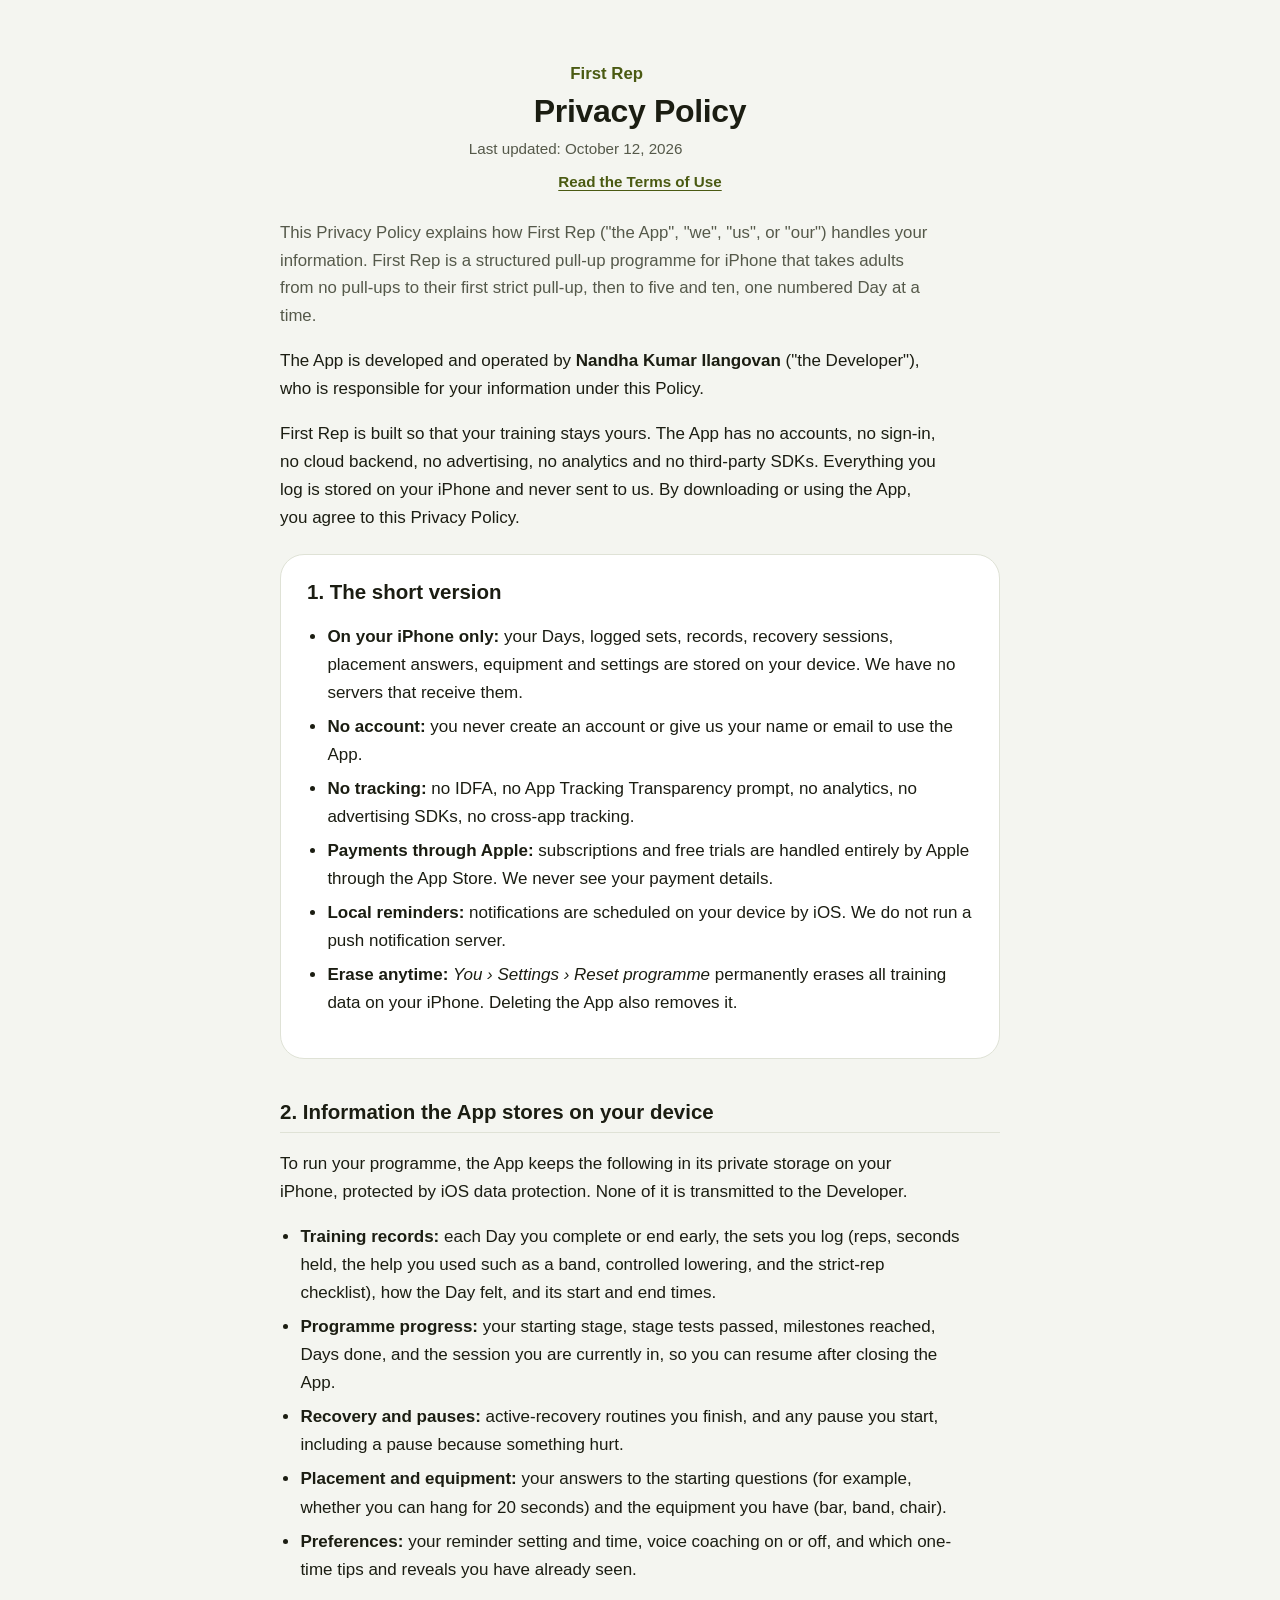
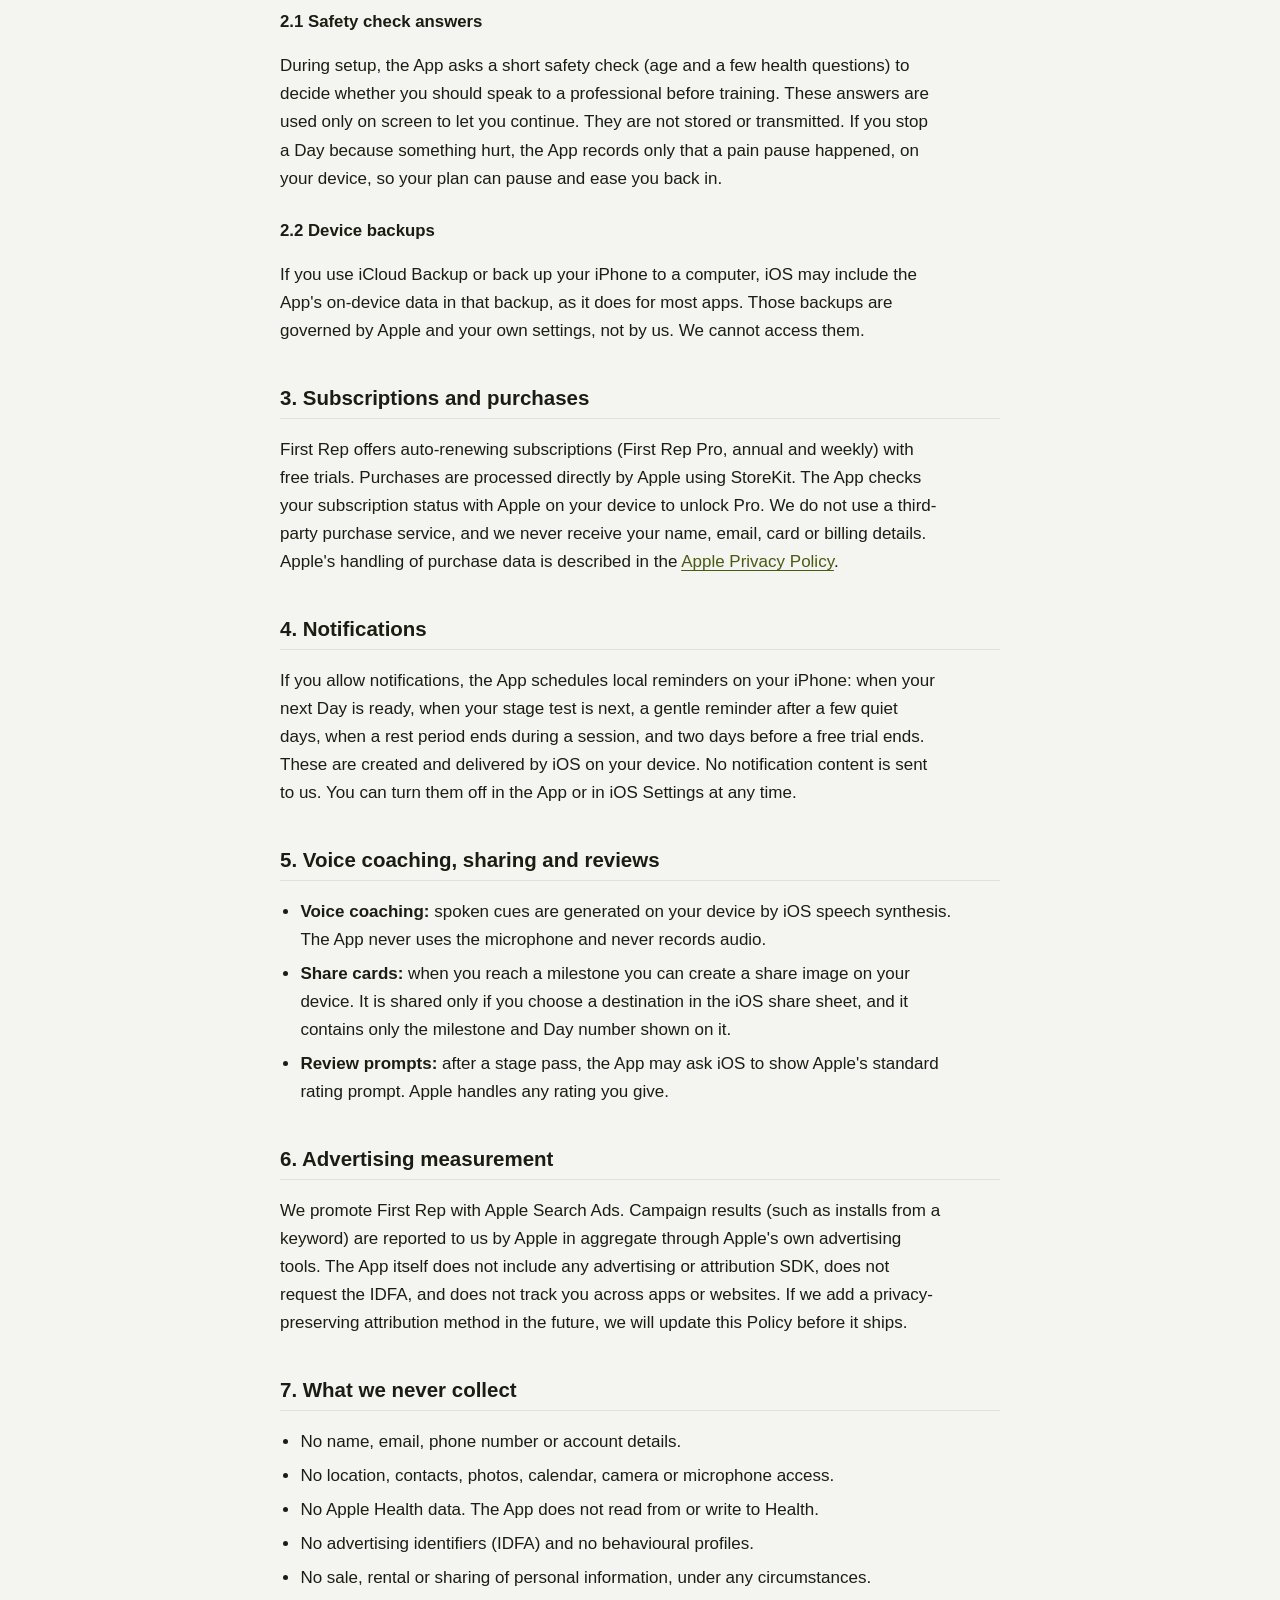
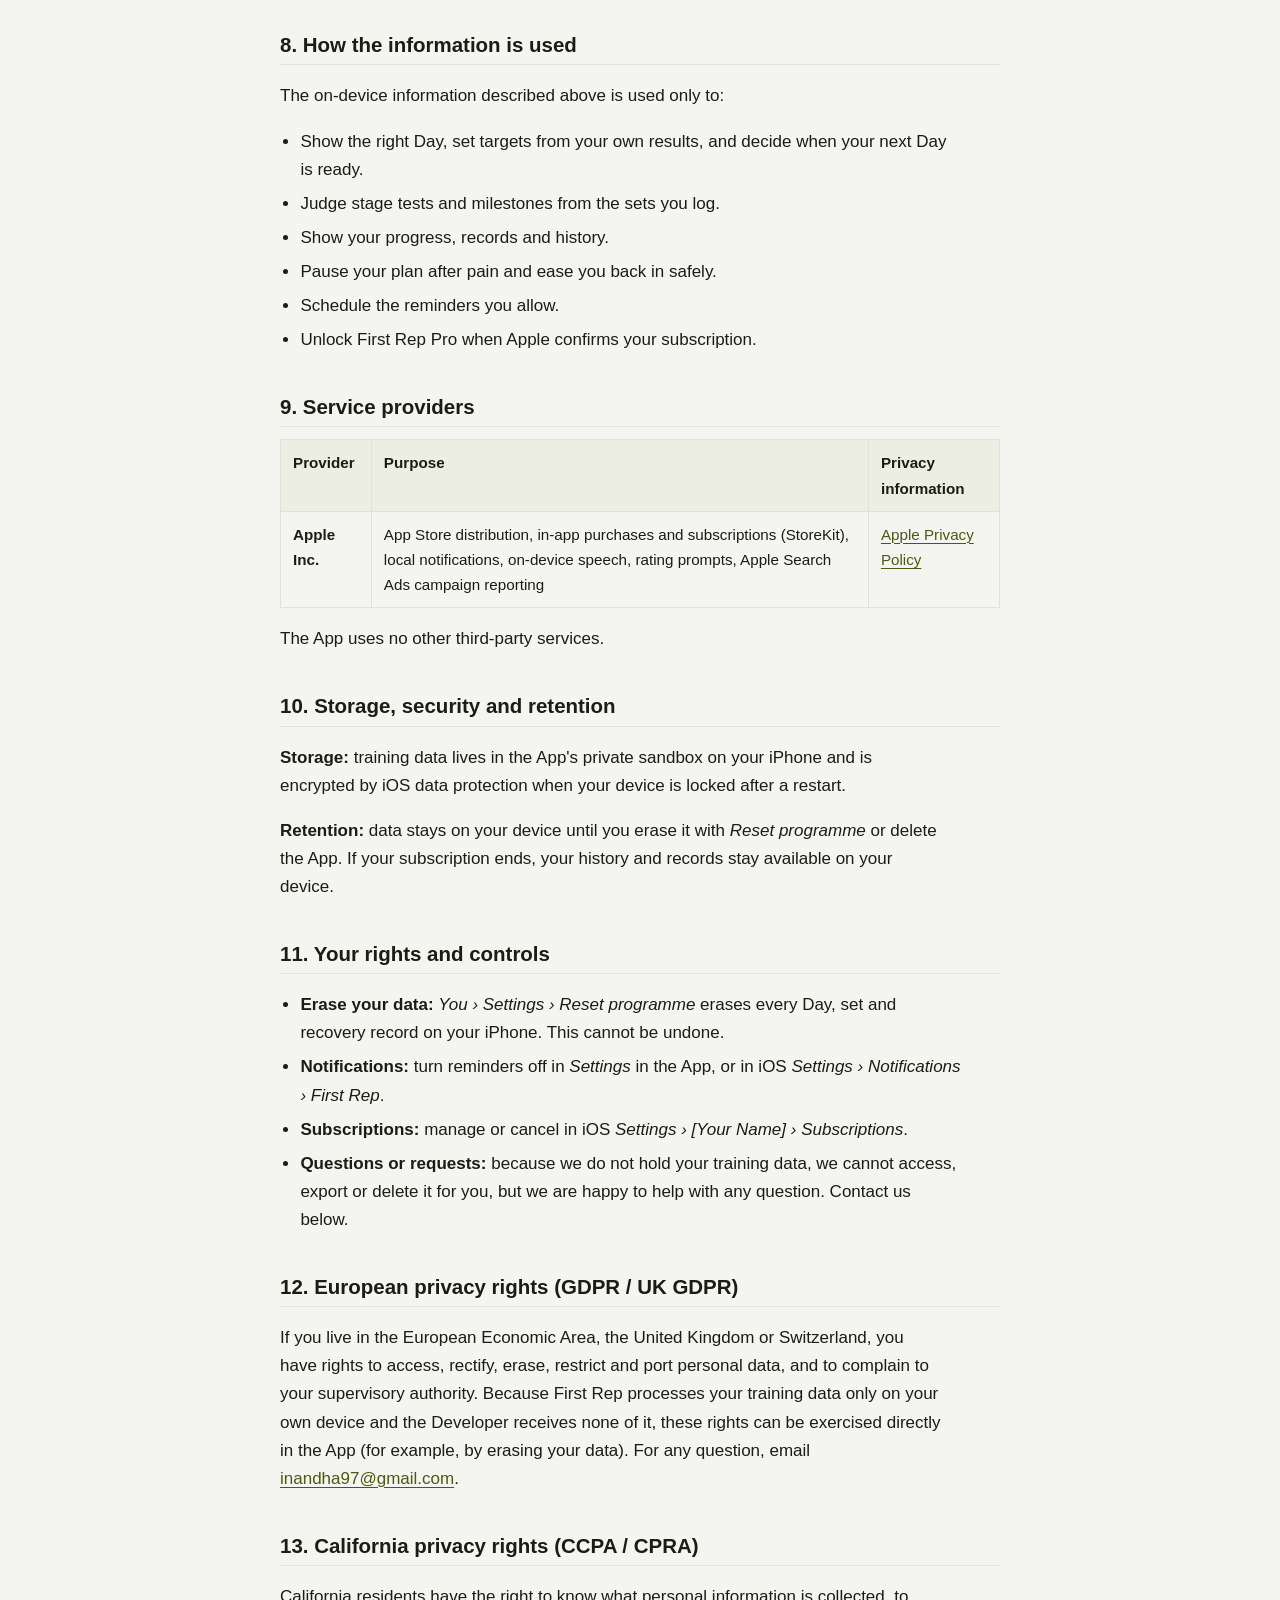
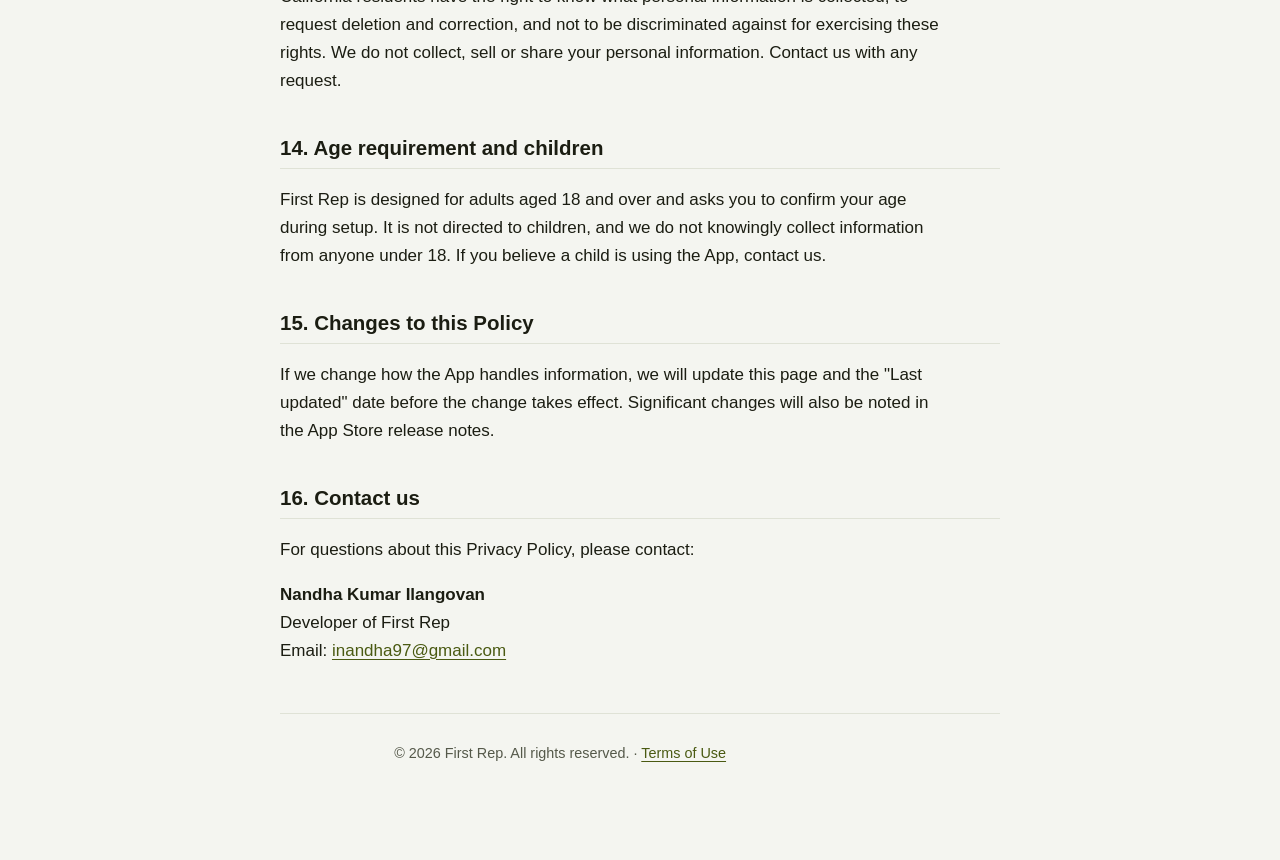
==== index.html @ cabae635 "Add First Rep privacy policy and terms of use Co-Authored-By: Claude Opus 5.5 <noreply@anthropic.com" ====
<!DOCTYPE html>
<html lang="en">
<head>
  <meta charset="utf-8" />
  <meta name="viewport" content="width=device-width, initial-scale=1" />
  <meta name="robots" content="index, follow" />
  <meta name="description" content="Privacy Policy for First Rep, an own-pace pull-up programme for iPhone that keeps your training data on your device." />
  <title>Privacy Policy - First Rep</title>
  <link rel="stylesheet" href="style.css" />
</head>
<body>
  <div class="wrap">
    <header>
      <p class="brand">First Rep</p>
      <h1>Privacy Policy</h1>
      <p class="updated">Last updated: October 12, 2026</p>
      <nav class="top"><a href="terms.html">Read the Terms of Use</a></nav>
    </header>

    <p class="lead">This Privacy Policy explains how First Rep ("the App", "we", "us", or "our") handles your information. First Rep is a structured pull-up programme for iPhone that takes adults from no pull-ups to their first strict pull-up, then to five and ten, one numbered Day at a time.</p>

    <p>The App is developed and operated by <strong>Nandha Kumar Ilangovan</strong> ("the Developer"), who is responsible for your information under this Policy.</p>

    <p>First Rep is built so that your training stays yours. The App has no accounts, no sign-in, no cloud backend, no advertising, no analytics and no third-party SDKs. Everything you log is stored on your iPhone and never sent to us. By downloading or using the App, you agree to this Privacy Policy.</p>

    <div class="card">
      <h2 class="card-title">1. The short version</h2>
      <ul>
        <li><strong>On your iPhone only:</strong> your Days, logged sets, records, recovery sessions, placement answers, equipment and settings are stored on your device. We have no servers that receive them.</li>
        <li><strong>No account:</strong> you never create an account or give us your name or email to use the App.</li>
        <li><strong>No tracking:</strong> no IDFA, no App Tracking Transparency prompt, no analytics, no advertising SDKs, no cross-app tracking.</li>
        <li><strong>Payments through Apple:</strong> subscriptions and free trials are handled entirely by Apple through the App Store. We never see your payment details.</li>
        <li><strong>Local reminders:</strong> notifications are scheduled on your device by iOS. We do not run a push notification server.</li>
        <li><strong>Erase anytime:</strong> <em>You › Settings › Reset programme</em> permanently erases all training data on your iPhone. Deleting the App also removes it.</li>
      </ul>
    </div>

    <h2>2. Information the App stores on your device</h2>
    <p>To run your programme, the App keeps the following in its private storage on your iPhone, protected by iOS data protection. None of it is transmitted to the Developer.</p>
    <ul>
      <li><strong>Training records:</strong> each Day you complete or end early, the sets you log (reps, seconds held, the help you used such as a band, controlled lowering, and the strict-rep checklist), how the Day felt, and its start and end times.</li>
      <li><strong>Programme progress:</strong> your starting stage, stage tests passed, milestones reached, Days done, and the session you are currently in, so you can resume after closing the App.</li>
      <li><strong>Recovery and pauses:</strong> active-recovery routines you finish, and any pause you start, including a pause because something hurt.</li>
      <li><strong>Placement and equipment:</strong> your answers to the starting questions (for example, whether you can hang for 20 seconds) and the equipment you have (bar, band, chair).</li>
      <li><strong>Preferences:</strong> your reminder setting and time, voice coaching on or off, and which one-time tips and reveals you have already seen.</li>
    </ul>

    <h3>2.1 Safety check answers</h3>
    <p>During setup, the App asks a short safety check (age and a few health questions) to decide whether you should speak to a professional before training. These answers are used only on screen to let you continue. They are not stored or transmitted. If you stop a Day because something hurt, the App records only that a pain pause happened, on your device, so your plan can pause and ease you back in.</p>

    <h3>2.2 Device backups</h3>
    <p>If you use iCloud Backup or back up your iPhone to a computer, iOS may include the App's on-device data in that backup, as it does for most apps. Those backups are governed by Apple and your own settings, not by us. We cannot access them.</p>

    <h2>3. Subscriptions and purchases</h2>
    <p>First Rep offers auto-renewing subscriptions (First Rep Pro, annual and weekly) with free trials. Purchases are processed directly by Apple using StoreKit. The App checks your subscription status with Apple on your device to unlock Pro. We do not use a third-party purchase service, and we never receive your name, email, card or billing details. Apple's handling of purchase data is described in the <a href="https://www.apple.com/legal/privacy/" target="_blank" rel="noopener">Apple Privacy Policy</a>.</p>

    <h2>4. Notifications</h2>
    <p>If you allow notifications, the App schedules local reminders on your iPhone: when your next Day is ready, when your stage test is next, a gentle reminder after a few quiet days, when a rest period ends during a session, and two days before a free trial ends. These are created and delivered by iOS on your device. No notification content is sent to us. You can turn them off in the App or in iOS Settings at any time.</p>

    <h2>5. Voice coaching, sharing and reviews</h2>
    <ul>
      <li><strong>Voice coaching:</strong> spoken cues are generated on your device by iOS speech synthesis. The App never uses the microphone and never records audio.</li>
      <li><strong>Share cards:</strong> when you reach a milestone you can create a share image on your device. It is shared only if you choose a destination in the iOS share sheet, and it contains only the milestone and Day number shown on it.</li>
      <li><strong>Review prompts:</strong> after a stage pass, the App may ask iOS to show Apple's standard rating prompt. Apple handles any rating you give.</li>
    </ul>

    <h2>6. Advertising measurement</h2>
    <p>We promote First Rep with Apple Search Ads. Campaign results (such as installs from a keyword) are reported to us by Apple in aggregate through Apple's own advertising tools. The App itself does not include any advertising or attribution SDK, does not request the IDFA, and does not track you across apps or websites. If we add a privacy-preserving attribution method in the future, we will update this Policy before it ships.</p>

    <h2>7. What we never collect</h2>
    <ul>
      <li>No name, email, phone number or account details.</li>
      <li>No location, contacts, photos, calendar, camera or microphone access.</li>
      <li>No Apple Health data. The App does not read from or write to Health.</li>
      <li>No advertising identifiers (IDFA) and no behavioural profiles.</li>
      <li>No sale, rental or sharing of personal information, under any circumstances.</li>
    </ul>

    <h2>8. How the information is used</h2>
    <p>The on-device information described above is used only to:</p>
    <ul>
      <li>Show the right Day, set targets from your own results, and decide when your next Day is ready.</li>
      <li>Judge stage tests and milestones from the sets you log.</li>
      <li>Show your progress, records and history.</li>
      <li>Pause your plan after pain and ease you back in safely.</li>
      <li>Schedule the reminders you allow.</li>
      <li>Unlock First Rep Pro when Apple confirms your subscription.</li>
    </ul>

    <h2>9. Service providers</h2>
    <table>
      <thead>
        <tr>
          <th>Provider</th>
          <th>Purpose</th>
          <th>Privacy information</th>
        </tr>
      </thead>
      <tbody>
        <tr>
          <td><strong>Apple Inc.</strong></td>
          <td>App Store distribution, in-app purchases and subscriptions (StoreKit), local notifications, on-device speech, rating prompts, Apple Search Ads campaign reporting</td>
          <td><a href="https://www.apple.com/legal/privacy/" target="_blank" rel="noopener">Apple Privacy Policy</a></td>
        </tr>
      </tbody>
    </table>
    <p>The App uses no other third-party services.</p>

    <h2>10. Storage, security and retention</h2>
    <p><strong>Storage:</strong> training data lives in the App's private sandbox on your iPhone and is encrypted by iOS data protection when your device is locked after a restart.</p>
    <p><strong>Retention:</strong> data stays on your device until you erase it with <em>Reset programme</em> or delete the App. If your subscription ends, your history and records stay available on your device.</p>

    <h2>11. Your rights and controls</h2>
    <ul>
      <li><strong>Erase your data:</strong> <em>You › Settings › Reset programme</em> erases every Day, set and recovery record on your iPhone. This cannot be undone.</li>
      <li><strong>Notifications:</strong> turn reminders off in <em>Settings</em> in the App, or in iOS <em>Settings › Notifications › First Rep</em>.</li>
      <li><strong>Subscriptions:</strong> manage or cancel in iOS <em>Settings › [Your Name] › Subscriptions</em>.</li>
      <li><strong>Questions or requests:</strong> because we do not hold your training data, we cannot access, export or delete it for you, but we are happy to help with any question. Contact us below.</li>
    </ul>

    <h2>12. European privacy rights (GDPR / UK GDPR)</h2>
    <p>If you live in the European Economic Area, the United Kingdom or Switzerland, you have rights to access, rectify, erase, restrict and port personal data, and to complain to your supervisory authority. Because First Rep processes your training data only on your own device and the Developer receives none of it, these rights can be exercised directly in the App (for example, by erasing your data). For any question, email <a href="mailto:inandha97@gmail.com">inandha97@gmail.com</a>.</p>

    <h2>13. California privacy rights (CCPA / CPRA)</h2>
    <p>California residents have the right to know what personal information is collected, to request deletion and correction, and not to be discriminated against for exercising these rights. We do not collect, sell or share your personal information. Contact us with any request.</p>

    <h2>14. Age requirement and children</h2>
    <p>First Rep is designed for adults aged 18 and over and asks you to confirm your age during setup. It is not directed to children, and we do not knowingly collect information from anyone under 18. If you believe a child is using the App, contact us.</p>

    <h2>15. Changes to this Policy</h2>
    <p>If we change how the App handles information, we will update this page and the "Last updated" date before the change takes effect. Significant changes will also be noted in the App Store release notes.</p>

    <h2>16. Contact us</h2>
    <p>For questions about this Privacy Policy, please contact:</p>
    <p>
      <strong>Nandha Kumar Ilangovan</strong><br />
      Developer of First Rep<br />
      Email: <a href="mailto:inandha97@gmail.com">inandha97@gmail.com</a>
    </p>

    <footer>
      <hr />
      <p>&copy; 2026 First Rep. All rights reserved. &middot; <a href="terms.html">Terms of Use</a></p>
    </footer>
  </div>
</body>
</html>
---- style.css ----
/* First Rep legal pages. Kinetic Obsidian colours, readable in light and dark. */
:root {
  --bg: #f4f5f0;
  --card: #ffffff;
  --ink: #1b1d12;
  --muted: #55594a;
  --accent: #4a5a12;
  --line: #dfe2d6;
  --code: #eceee4;
  --notice: #f3f7d6;
  --notice-line: #c9d38a;
  color-scheme: light;
}
@media (prefers-color-scheme: dark) {
  :root {
    --bg: #2a2b28;
    --card: #141513;
    --ink: #f4f5f0;
    --muted: #b4b8ae;
    --accent: #ecf3a1;
    --line: #3f423c;
    --code: #363833;
    --notice: #1f2116;
    --notice-line: #5b5f3a;
    color-scheme: dark;
  }
}
* { box-sizing: border-box; }
html { -webkit-text-size-adjust: 100%; }
body {
  margin: 0;
  background: var(--bg);
  color: var(--ink);
  font-family: -apple-system, BlinkMacSystemFont, "Segoe UI", Roboto, Helvetica, Arial, sans-serif;
  line-height: 1.65;
  font-size: 17px;
}
::selection { background: var(--accent); color: var(--bg); }
.wrap { max-width: 760px; margin: 0 auto; padding: 32px 20px 80px; }
header { text-align: center; padding: 28px 0 8px; }
.brand { margin: 0 0 4px; font-weight: 700; font-size: 1.05rem; color: var(--accent); }
h1 { font-size: 2rem; line-height: 1.2; margin: 0 0 6px; letter-spacing: -0.01em; text-wrap: balance; }
.updated { color: var(--muted); font-size: 0.95rem; margin: 0 0 8px; }
nav.top { text-align: center; margin: 6px 0 0; font-size: 0.95rem; }
nav.top a { font-weight: 600; }
.lead { font-size: 1.05rem; color: var(--muted); }
.card {
  background: var(--card);
  border: 1px solid var(--line);
  border-radius: 24px;
  padding: 24px 26px;
  margin-top: 22px;
}
.card.notice { background: var(--notice); border-color: var(--notice-line); }
.card-title { margin-top: 0; border: none; padding: 0; }
h2 {
  font-size: 1.28rem;
  line-height: 1.3;
  margin: 40px 0 10px;
  padding-bottom: 6px;
  border-bottom: 1px solid var(--line);
  text-wrap: balance;
}
h3 { font-size: 1.05rem; margin: 24px 0 6px; }
p, li { max-width: 70ch; }
a { color: var(--accent); text-decoration: underline; text-underline-offset: 3px; text-decoration-thickness: 1px; }
a:hover { text-decoration-thickness: 2px; }
a:focus-visible { outline: 2px solid var(--accent); outline-offset: 3px; border-radius: 4px; }
ul { padding-left: 1.2em; }
li { margin: 6px 0; }
strong { font-weight: 700; }
table { width: 100%; border-collapse: collapse; margin: 12px 0; font-size: 0.95rem; }
th, td { text-align: left; padding: 10px 12px; border: 1px solid var(--line); vertical-align: top; }
th { background: var(--code); }
footer { color: var(--muted); font-size: 0.9rem; text-align: center; margin-top: 48px; }
hr { border: none; border-top: 1px solid var(--line); margin: 28px 0; }
@media (max-width: 520px) {
  .card { padding: 20px; }
  table, thead, tbody, tr, th, td { display: block; }
  thead { display: none; }
  td { border-bottom: none; }
  tr { border-bottom: 1px solid var(--line); margin-bottom: 8px; }
}
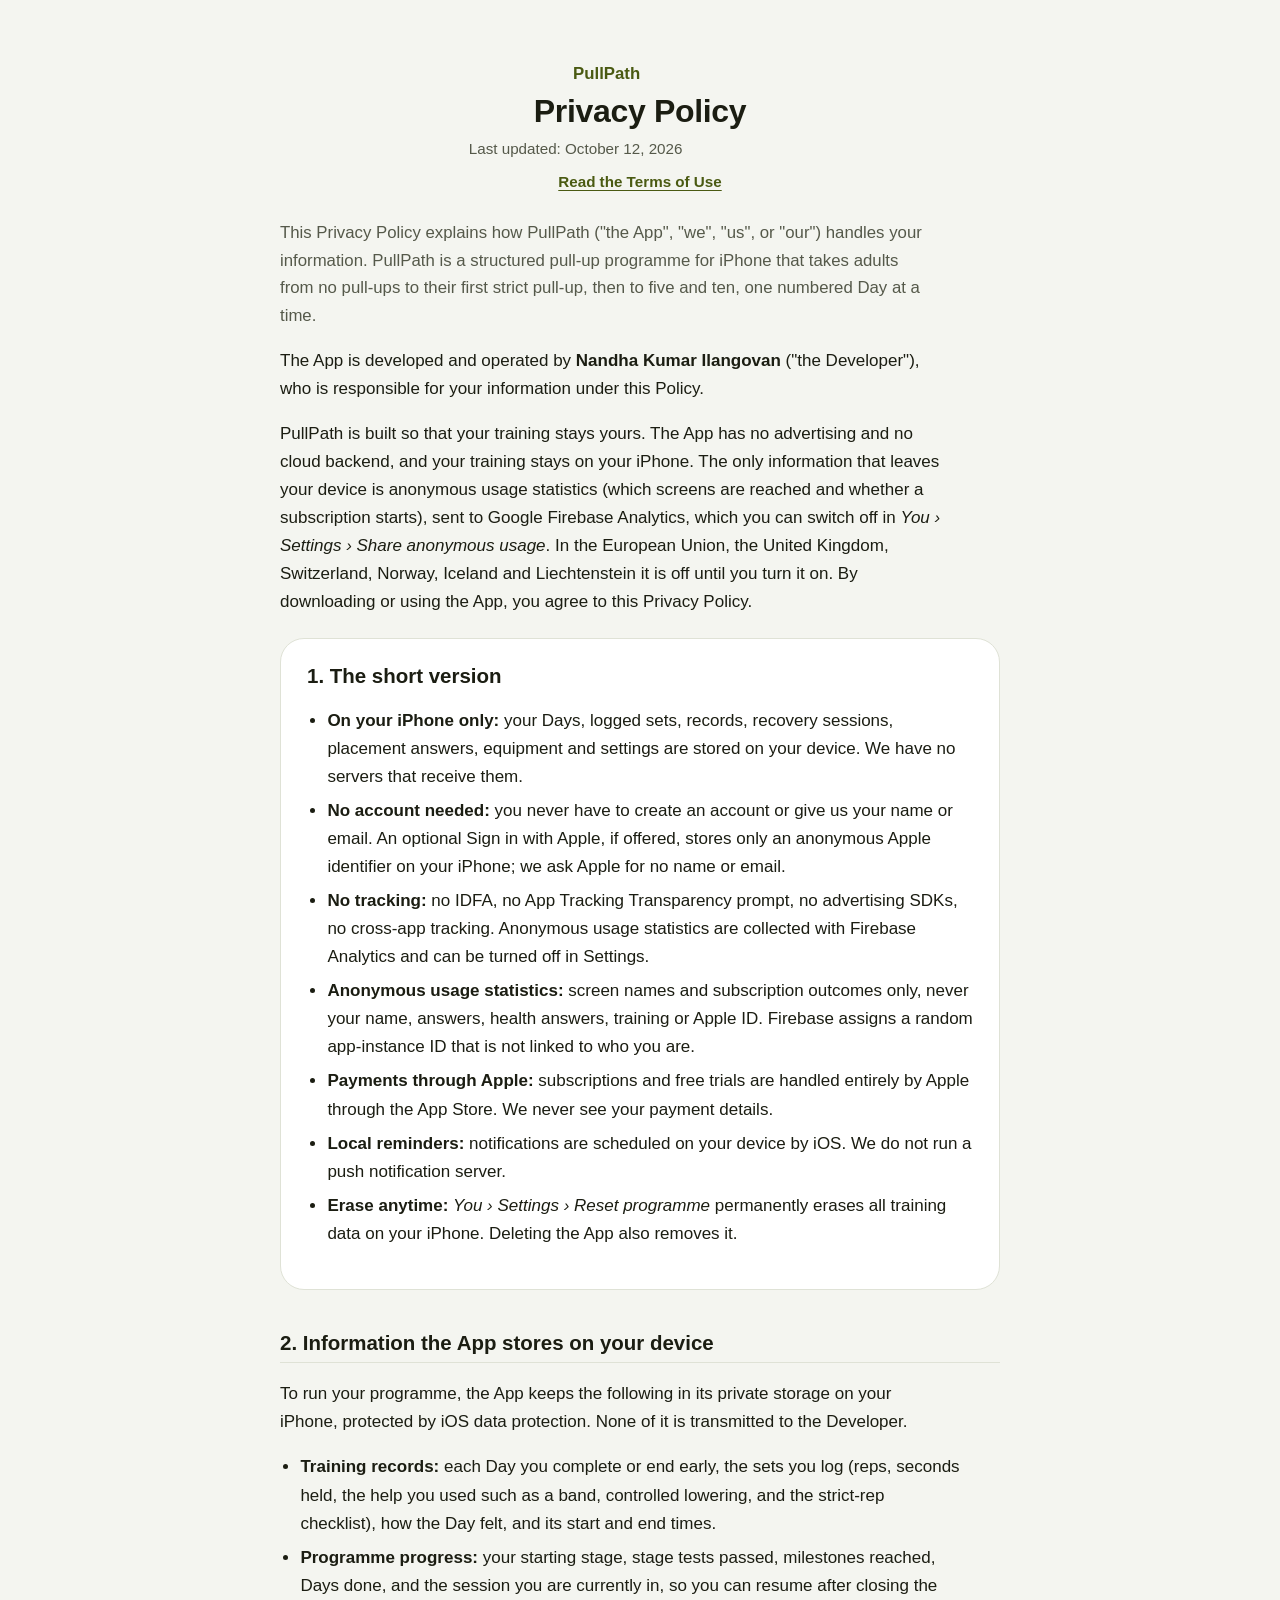
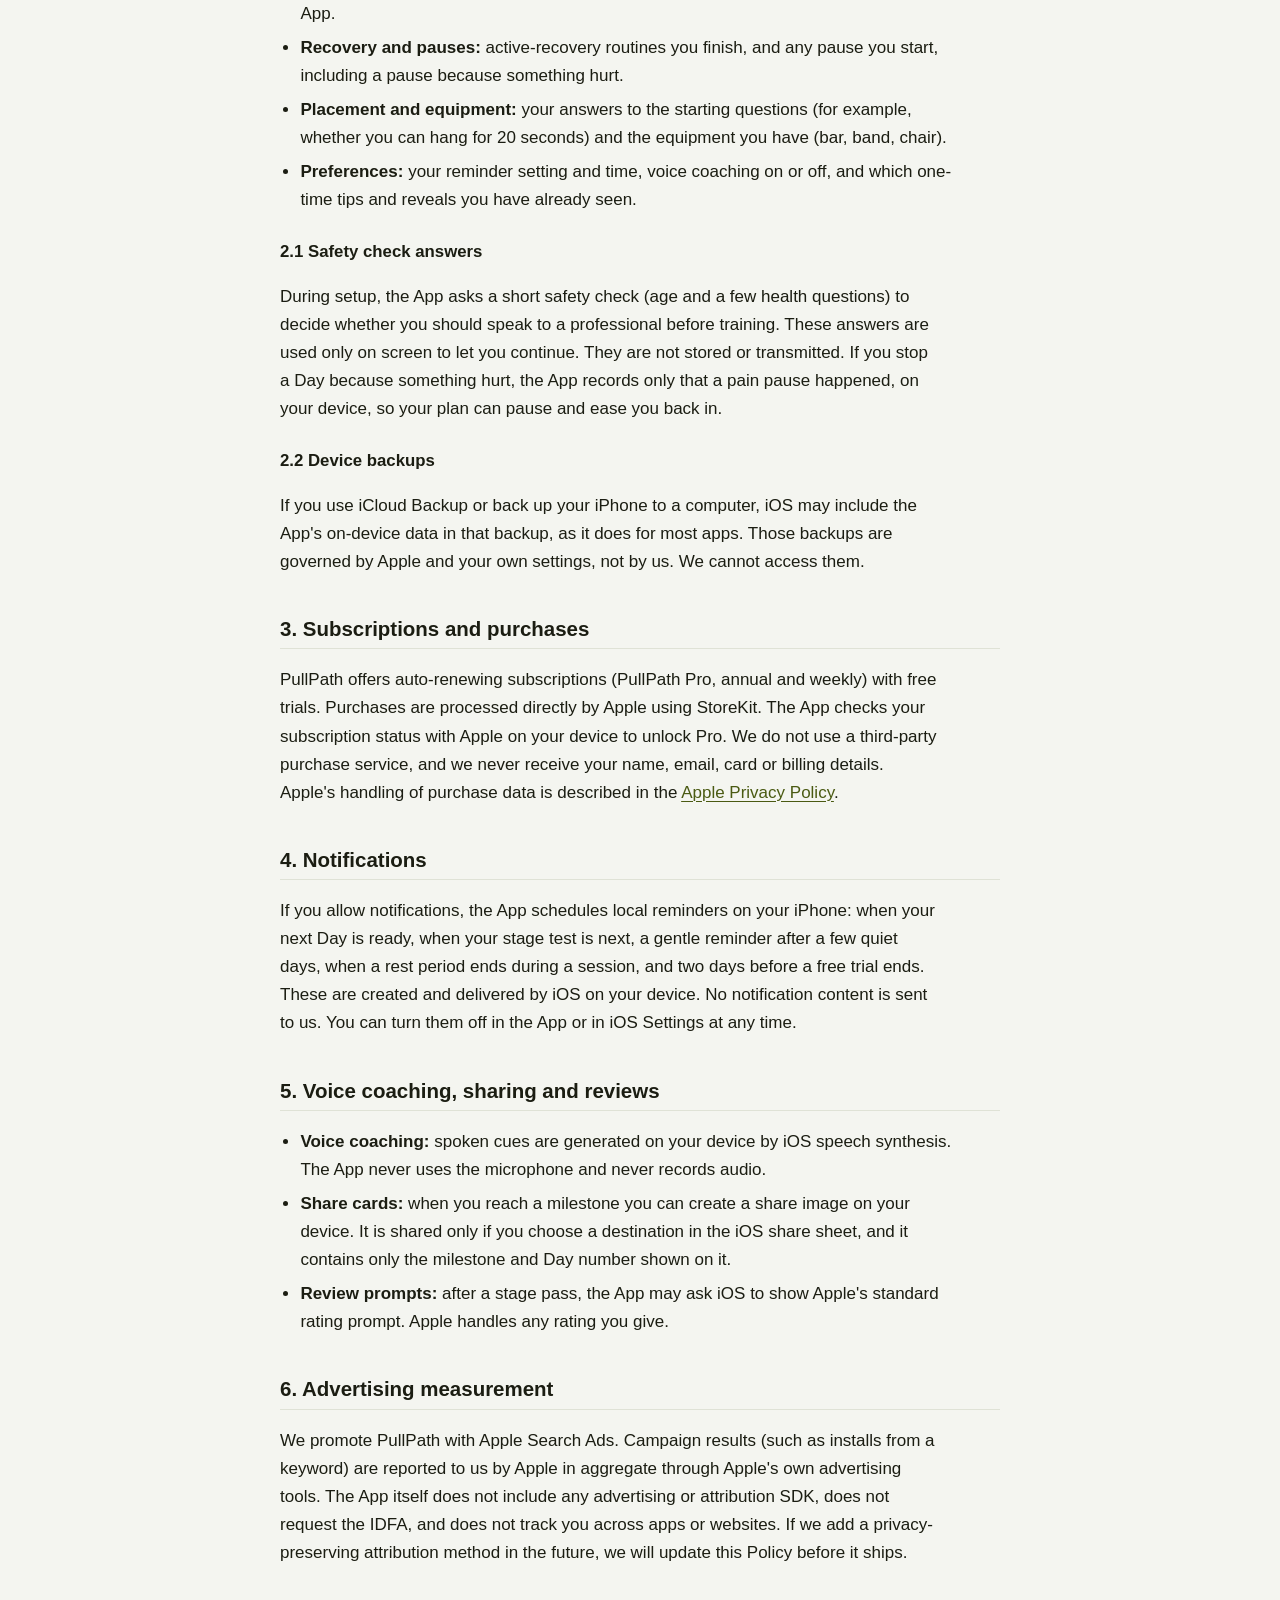
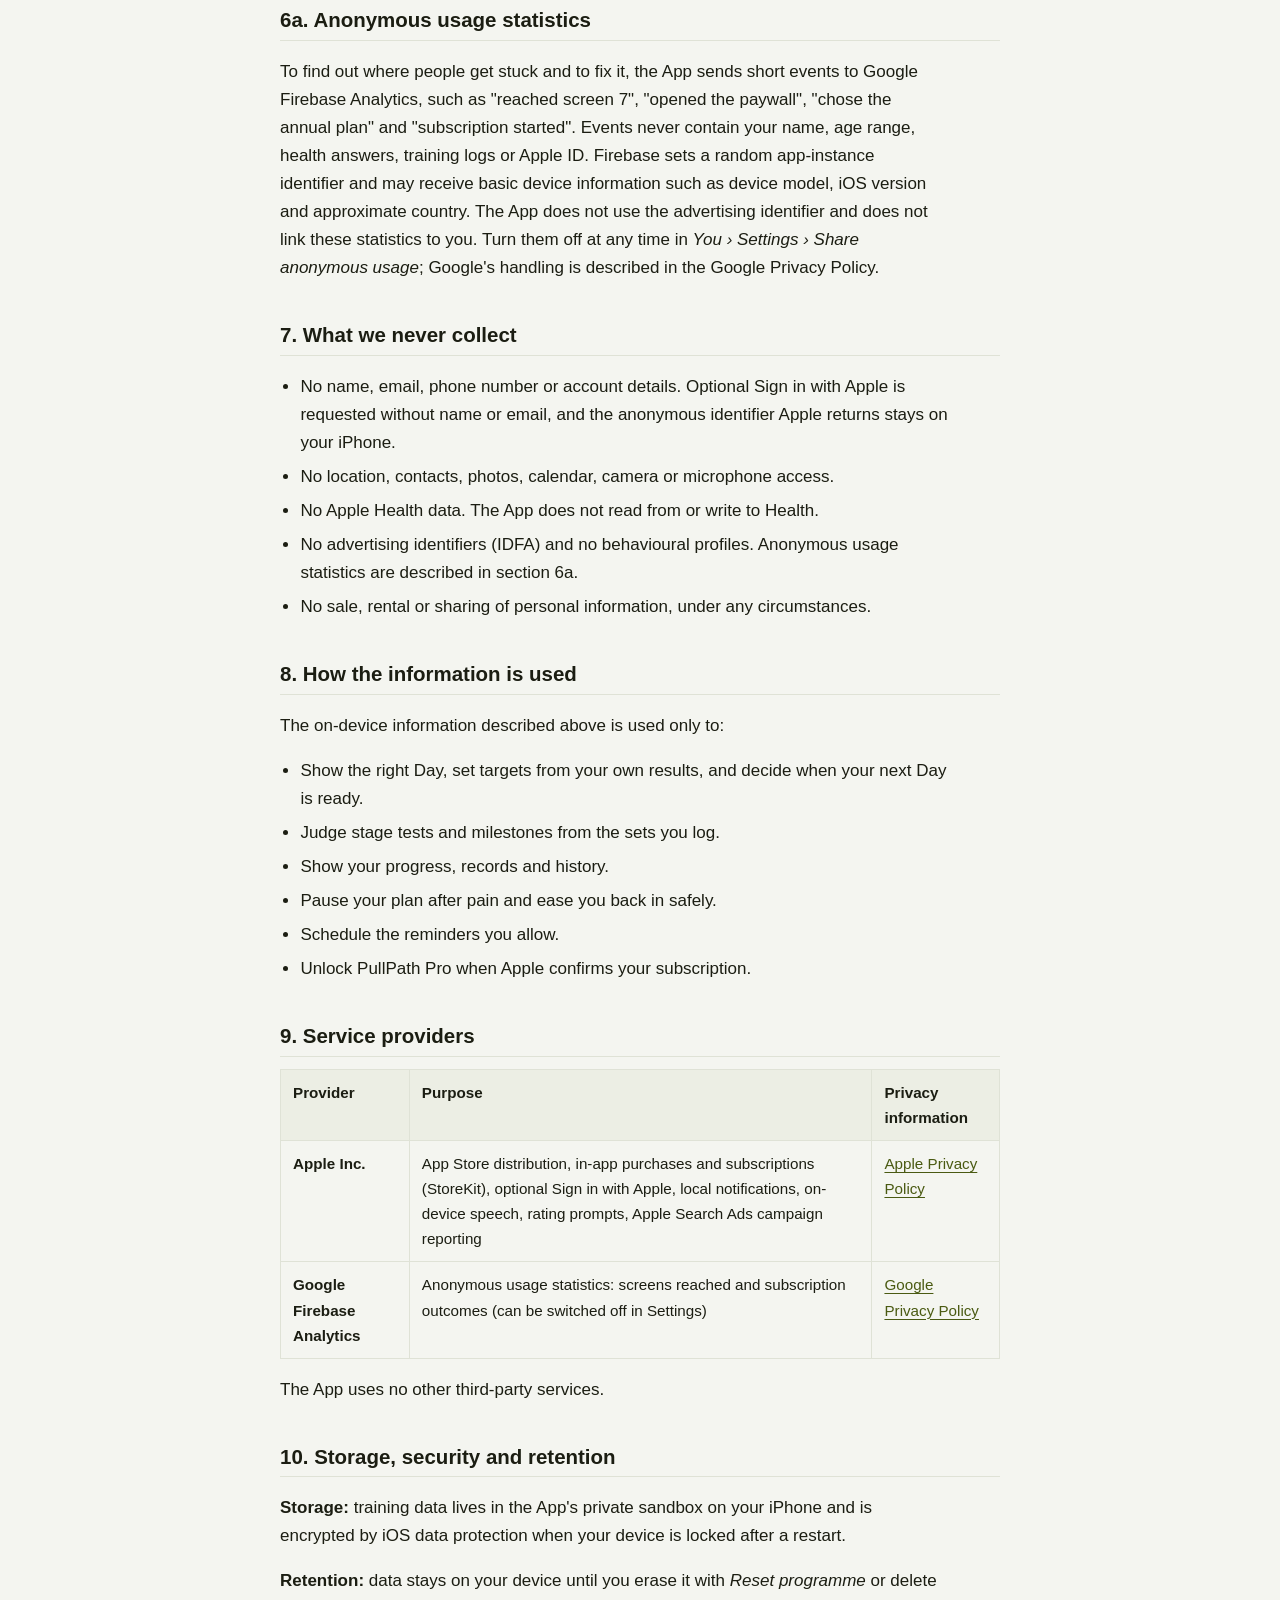
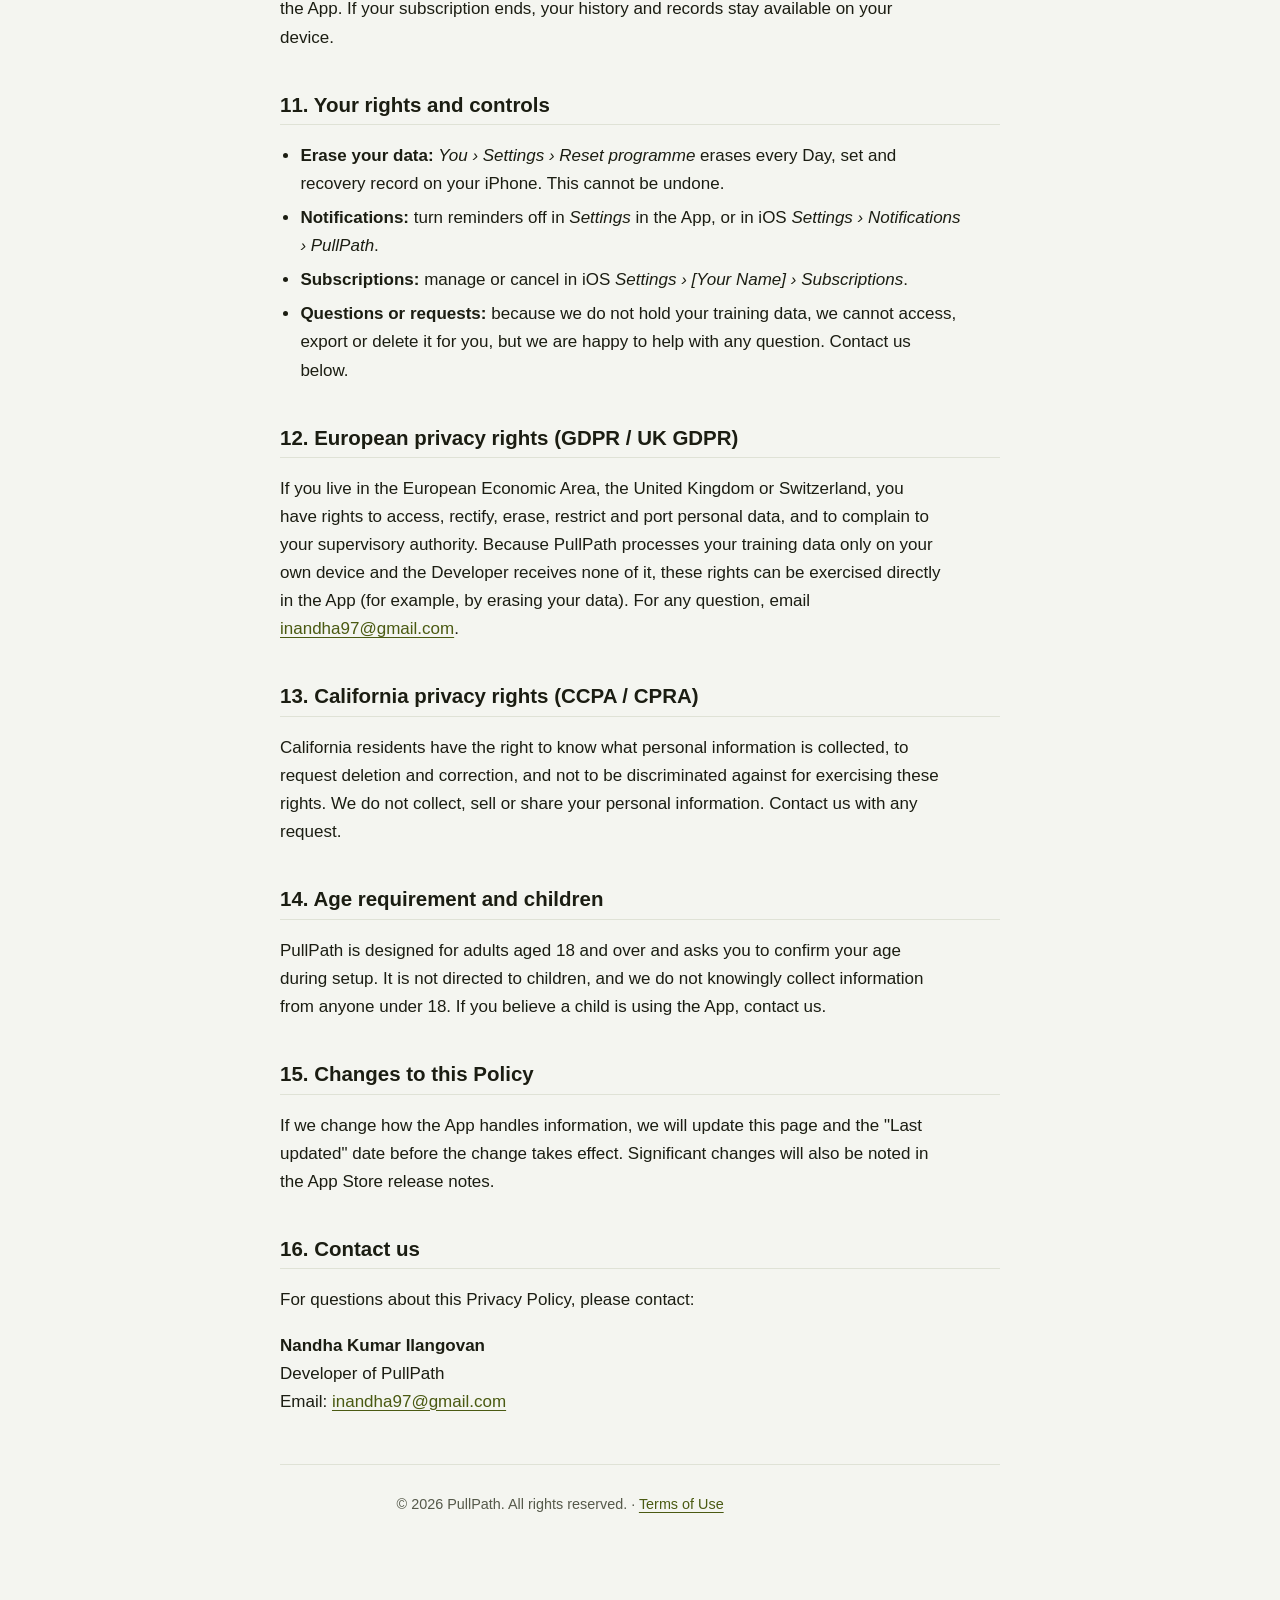
==== commit dc0a680b: "Legal: PullPath rename, analytics and sign-in wording, support page Co-Authored-By: Claude Sonnet 5." ====
--- a/index.html
+++ b/index.html
@@ -4,31 +4,32 @@
   <meta charset="utf-8" />
   <meta name="viewport" content="width=device-width, initial-scale=1" />
   <meta name="robots" content="index, follow" />
-  <meta name="description" content="Privacy Policy for First Rep, an own-pace pull-up programme for iPhone that keeps your training data on your device." />
-  <title>Privacy Policy - First Rep</title>
+  <meta name="description" content="Privacy Policy for PullPath, an own-pace pull-up programme for iPhone that keeps your training data on your device." />
+  <title>Privacy Policy - PullPath</title>
   <link rel="stylesheet" href="style.css" />
 </head>
 <body>
   <div class="wrap">
     <header>
-      <p class="brand">First Rep</p>
+      <p class="brand">PullPath</p>
       <h1>Privacy Policy</h1>
       <p class="updated">Last updated: October 12, 2026</p>
       <nav class="top"><a href="terms.html">Read the Terms of Use</a></nav>
     </header>
 
-    <p class="lead">This Privacy Policy explains how First Rep ("the App", "we", "us", or "our") handles your information. First Rep is a structured pull-up programme for iPhone that takes adults from no pull-ups to their first strict pull-up, then to five and ten, one numbered Day at a time.</p>
+    <p class="lead">This Privacy Policy explains how PullPath ("the App", "we", "us", or "our") handles your information. PullPath is a structured pull-up programme for iPhone that takes adults from no pull-ups to their first strict pull-up, then to five and ten, one numbered Day at a time.</p>
 
     <p>The App is developed and operated by <strong>Nandha Kumar Ilangovan</strong> ("the Developer"), who is responsible for your information under this Policy.</p>
 
-    <p>First Rep is built so that your training stays yours. The App has no accounts, no sign-in, no cloud backend, no advertising, no analytics and no third-party SDKs. Everything you log is stored on your iPhone and never sent to us. By downloading or using the App, you agree to this Privacy Policy.</p>
+    <p>PullPath is built so that your training stays yours. The App has no advertising and no cloud backend, and your training stays on your iPhone. The only information that leaves your device is anonymous usage statistics (which screens are reached and whether a subscription starts), sent to Google Firebase Analytics, which you can switch off in <em>You › Settings › Share anonymous usage</em>. In the European Union, the United Kingdom, Switzerland, Norway, Iceland and Liechtenstein it is off until you turn it on. By downloading or using the App, you agree to this Privacy Policy.</p>
 
     <div class="card">
       <h2 class="card-title">1. The short version</h2>
       <ul>
         <li><strong>On your iPhone only:</strong> your Days, logged sets, records, recovery sessions, placement answers, equipment and settings are stored on your device. We have no servers that receive them.</li>
-        <li><strong>No account:</strong> you never create an account or give us your name or email to use the App.</li>
-        <li><strong>No tracking:</strong> no IDFA, no App Tracking Transparency prompt, no analytics, no advertising SDKs, no cross-app tracking.</li>
+        <li><strong>No account needed:</strong> you never have to create an account or give us your name or email. An optional Sign in with Apple, if offered, stores only an anonymous Apple identifier on your iPhone; we ask Apple for no name or email.</li>
+        <li><strong>No tracking:</strong> no IDFA, no App Tracking Transparency prompt, no advertising SDKs, no cross-app tracking. Anonymous usage statistics are collected with Firebase Analytics and can be turned off in Settings.</li>
+        <li><strong>Anonymous usage statistics:</strong> screen names and subscription outcomes only, never your name, answers, health answers, training or Apple ID. Firebase assigns a random app-instance ID that is not linked to who you are.</li>
         <li><strong>Payments through Apple:</strong> subscriptions and free trials are handled entirely by Apple through the App Store. We never see your payment details.</li>
         <li><strong>Local reminders:</strong> notifications are scheduled on your device by iOS. We do not run a push notification server.</li>
         <li><strong>Erase anytime:</strong> <em>You › Settings › Reset programme</em> permanently erases all training data on your iPhone. Deleting the App also removes it.</li>
@@ -52,7 +53,7 @@
     <p>If you use iCloud Backup or back up your iPhone to a computer, iOS may include the App's on-device data in that backup, as it does for most apps. Those backups are governed by Apple and your own settings, not by us. We cannot access them.</p>
 
     <h2>3. Subscriptions and purchases</h2>
-    <p>First Rep offers auto-renewing subscriptions (First Rep Pro, annual and weekly) with free trials. Purchases are processed directly by Apple using StoreKit. The App checks your subscription status with Apple on your device to unlock Pro. We do not use a third-party purchase service, and we never receive your name, email, card or billing details. Apple's handling of purchase data is described in the <a href="https://www.apple.com/legal/privacy/" target="_blank" rel="noopener">Apple Privacy Policy</a>.</p>
+    <p>PullPath offers auto-renewing subscriptions (PullPath Pro, annual and weekly) with free trials. Purchases are processed directly by Apple using StoreKit. The App checks your subscription status with Apple on your device to unlock Pro. We do not use a third-party purchase service, and we never receive your name, email, card or billing details. Apple's handling of purchase data is described in the <a href="https://www.apple.com/legal/privacy/" target="_blank" rel="noopener">Apple Privacy Policy</a>.</p>
 
     <h2>4. Notifications</h2>
     <p>If you allow notifications, the App schedules local reminders on your iPhone: when your next Day is ready, when your stage test is next, a gentle reminder after a few quiet days, when a rest period ends during a session, and two days before a free trial ends. These are created and delivered by iOS on your device. No notification content is sent to us. You can turn them off in the App or in iOS Settings at any time.</p>
@@ -65,14 +66,17 @@
     </ul>
 
     <h2>6. Advertising measurement</h2>
-    <p>We promote First Rep with Apple Search Ads. Campaign results (such as installs from a keyword) are reported to us by Apple in aggregate through Apple's own advertising tools. The App itself does not include any advertising or attribution SDK, does not request the IDFA, and does not track you across apps or websites. If we add a privacy-preserving attribution method in the future, we will update this Policy before it ships.</p>
+    <p>We promote PullPath with Apple Search Ads. Campaign results (such as installs from a keyword) are reported to us by Apple in aggregate through Apple's own advertising tools. The App itself does not include any advertising or attribution SDK, does not request the IDFA, and does not track you across apps or websites. If we add a privacy-preserving attribution method in the future, we will update this Policy before it ships.</p>
+
+    <h2>6a. Anonymous usage statistics</h2>
+    <p>To find out where people get stuck and to fix it, the App sends short events to Google Firebase Analytics, such as "reached screen 7", "opened the paywall", "chose the annual plan" and "subscription started". Events never contain your name, age range, health answers, training logs or Apple ID. Firebase sets a random app-instance identifier and may receive basic device information such as device model, iOS version and approximate country. The App does not use the advertising identifier and does not link these statistics to you. Turn them off at any time in <em>You › Settings › Share anonymous usage</em>; Google's handling is described in the Google Privacy Policy.</p>
 
     <h2>7. What we never collect</h2>
     <ul>
-      <li>No name, email, phone number or account details.</li>
+      <li>No name, email, phone number or account details. Optional Sign in with Apple is requested without name or email, and the anonymous identifier Apple returns stays on your iPhone.</li>
       <li>No location, contacts, photos, calendar, camera or microphone access.</li>
       <li>No Apple Health data. The App does not read from or write to Health.</li>
-      <li>No advertising identifiers (IDFA) and no behavioural profiles.</li>
+      <li>No advertising identifiers (IDFA) and no behavioural profiles. Anonymous usage statistics are described in section 6a.</li>
       <li>No sale, rental or sharing of personal information, under any circumstances.</li>
     </ul>
 
@@ -84,7 +88,7 @@
       <li>Show your progress, records and history.</li>
       <li>Pause your plan after pain and ease you back in safely.</li>
       <li>Schedule the reminders you allow.</li>
-      <li>Unlock First Rep Pro when Apple confirms your subscription.</li>
+      <li>Unlock PullPath Pro when Apple confirms your subscription.</li>
     </ul>
 
     <h2>9. Service providers</h2>
@@ -99,8 +103,13 @@
       <tbody>
         <tr>
           <td><strong>Apple Inc.</strong></td>
-          <td>App Store distribution, in-app purchases and subscriptions (StoreKit), local notifications, on-device speech, rating prompts, Apple Search Ads campaign reporting</td>
+          <td>App Store distribution, in-app purchases and subscriptions (StoreKit), optional Sign in with Apple, local notifications, on-device speech, rating prompts, Apple Search Ads campaign reporting</td>
           <td><a href="https://www.apple.com/legal/privacy/" target="_blank" rel="noopener">Apple Privacy Policy</a></td>
+        </tr>
+        <tr>
+          <td><strong>Google Firebase Analytics</strong></td>
+          <td>Anonymous usage statistics: screens reached and subscription outcomes (can be switched off in Settings)</td>
+          <td><a href="https://policies.google.com/privacy" target="_blank" rel="noopener">Google Privacy Policy</a></td>
         </tr>
       </tbody>
     </table>
@@ -113,19 +122,19 @@
     <h2>11. Your rights and controls</h2>
     <ul>
       <li><strong>Erase your data:</strong> <em>You › Settings › Reset programme</em> erases every Day, set and recovery record on your iPhone. This cannot be undone.</li>
-      <li><strong>Notifications:</strong> turn reminders off in <em>Settings</em> in the App, or in iOS <em>Settings › Notifications › First Rep</em>.</li>
+      <li><strong>Notifications:</strong> turn reminders off in <em>Settings</em> in the App, or in iOS <em>Settings › Notifications › PullPath</em>.</li>
       <li><strong>Subscriptions:</strong> manage or cancel in iOS <em>Settings › [Your Name] › Subscriptions</em>.</li>
       <li><strong>Questions or requests:</strong> because we do not hold your training data, we cannot access, export or delete it for you, but we are happy to help with any question. Contact us below.</li>
     </ul>
 
     <h2>12. European privacy rights (GDPR / UK GDPR)</h2>
-    <p>If you live in the European Economic Area, the United Kingdom or Switzerland, you have rights to access, rectify, erase, restrict and port personal data, and to complain to your supervisory authority. Because First Rep processes your training data only on your own device and the Developer receives none of it, these rights can be exercised directly in the App (for example, by erasing your data). For any question, email <a href="mailto:inandha97@gmail.com">inandha97@gmail.com</a>.</p>
+    <p>If you live in the European Economic Area, the United Kingdom or Switzerland, you have rights to access, rectify, erase, restrict and port personal data, and to complain to your supervisory authority. Because PullPath processes your training data only on your own device and the Developer receives none of it, these rights can be exercised directly in the App (for example, by erasing your data). For any question, email <a href="mailto:inandha97@gmail.com">inandha97@gmail.com</a>.</p>
 
     <h2>13. California privacy rights (CCPA / CPRA)</h2>
     <p>California residents have the right to know what personal information is collected, to request deletion and correction, and not to be discriminated against for exercising these rights. We do not collect, sell or share your personal information. Contact us with any request.</p>
 
     <h2>14. Age requirement and children</h2>
-    <p>First Rep is designed for adults aged 18 and over and asks you to confirm your age during setup. It is not directed to children, and we do not knowingly collect information from anyone under 18. If you believe a child is using the App, contact us.</p>
+    <p>PullPath is designed for adults aged 18 and over and asks you to confirm your age during setup. It is not directed to children, and we do not knowingly collect information from anyone under 18. If you believe a child is using the App, contact us.</p>
 
     <h2>15. Changes to this Policy</h2>
     <p>If we change how the App handles information, we will update this page and the "Last updated" date before the change takes effect. Significant changes will also be noted in the App Store release notes.</p>
@@ -134,13 +143,13 @@
     <p>For questions about this Privacy Policy, please contact:</p>
     <p>
       <strong>Nandha Kumar Ilangovan</strong><br />
-      Developer of First Rep<br />
+      Developer of PullPath<br />
       Email: <a href="mailto:inandha97@gmail.com">inandha97@gmail.com</a>
     </p>
 
     <footer>
       <hr />
-      <p>&copy; 2026 First Rep. All rights reserved. &middot; <a href="terms.html">Terms of Use</a></p>
+      <p>&copy; 2026 PullPath. All rights reserved. &middot; <a href="terms.html">Terms of Use</a></p>
     </footer>
   </div>
 </body>
--- a/style.css
+++ b/style.css
@@ -1,4 +1,4 @@
-/* First Rep legal pages. Kinetic Obsidian colours, readable in light and dark. */
+/* PullPath legal pages. Kinetic Obsidian colours, readable in light and dark. */
 :root {
   --bg: #f4f5f0;
   --card: #ffffff;
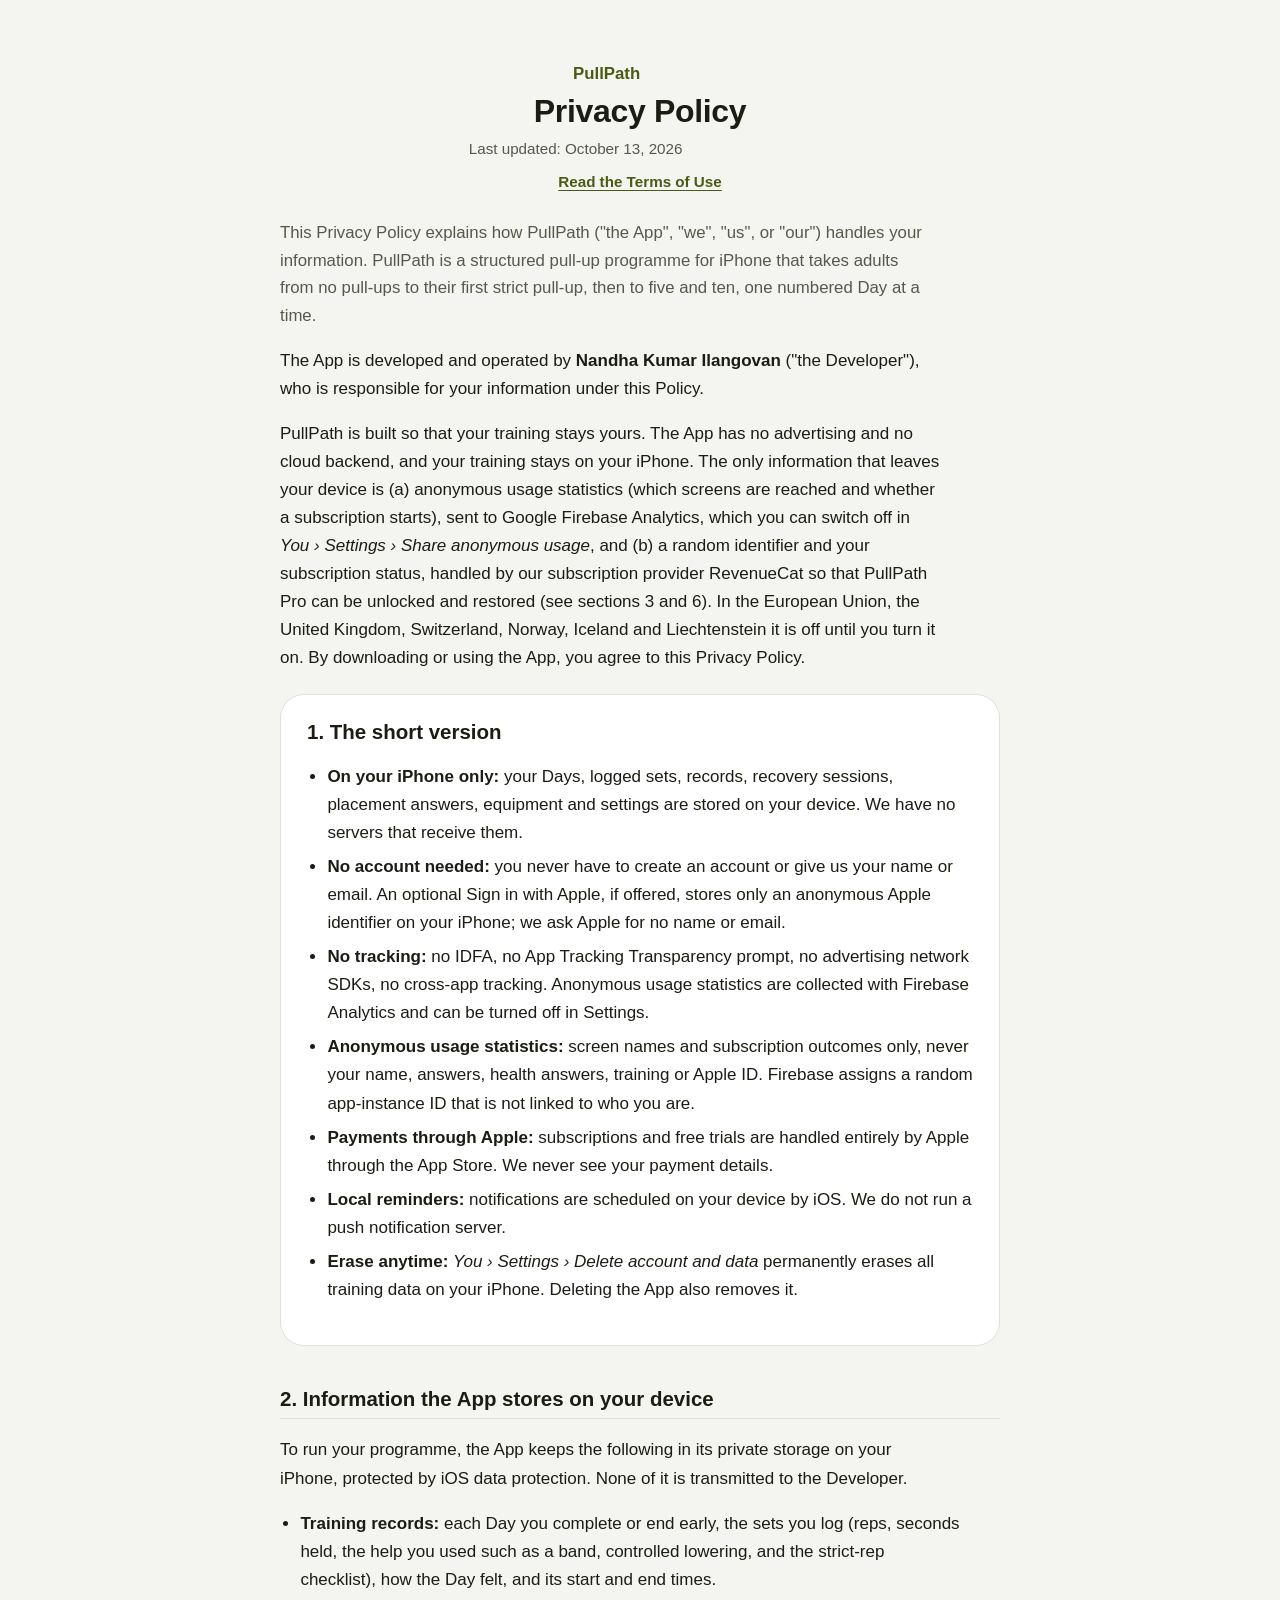
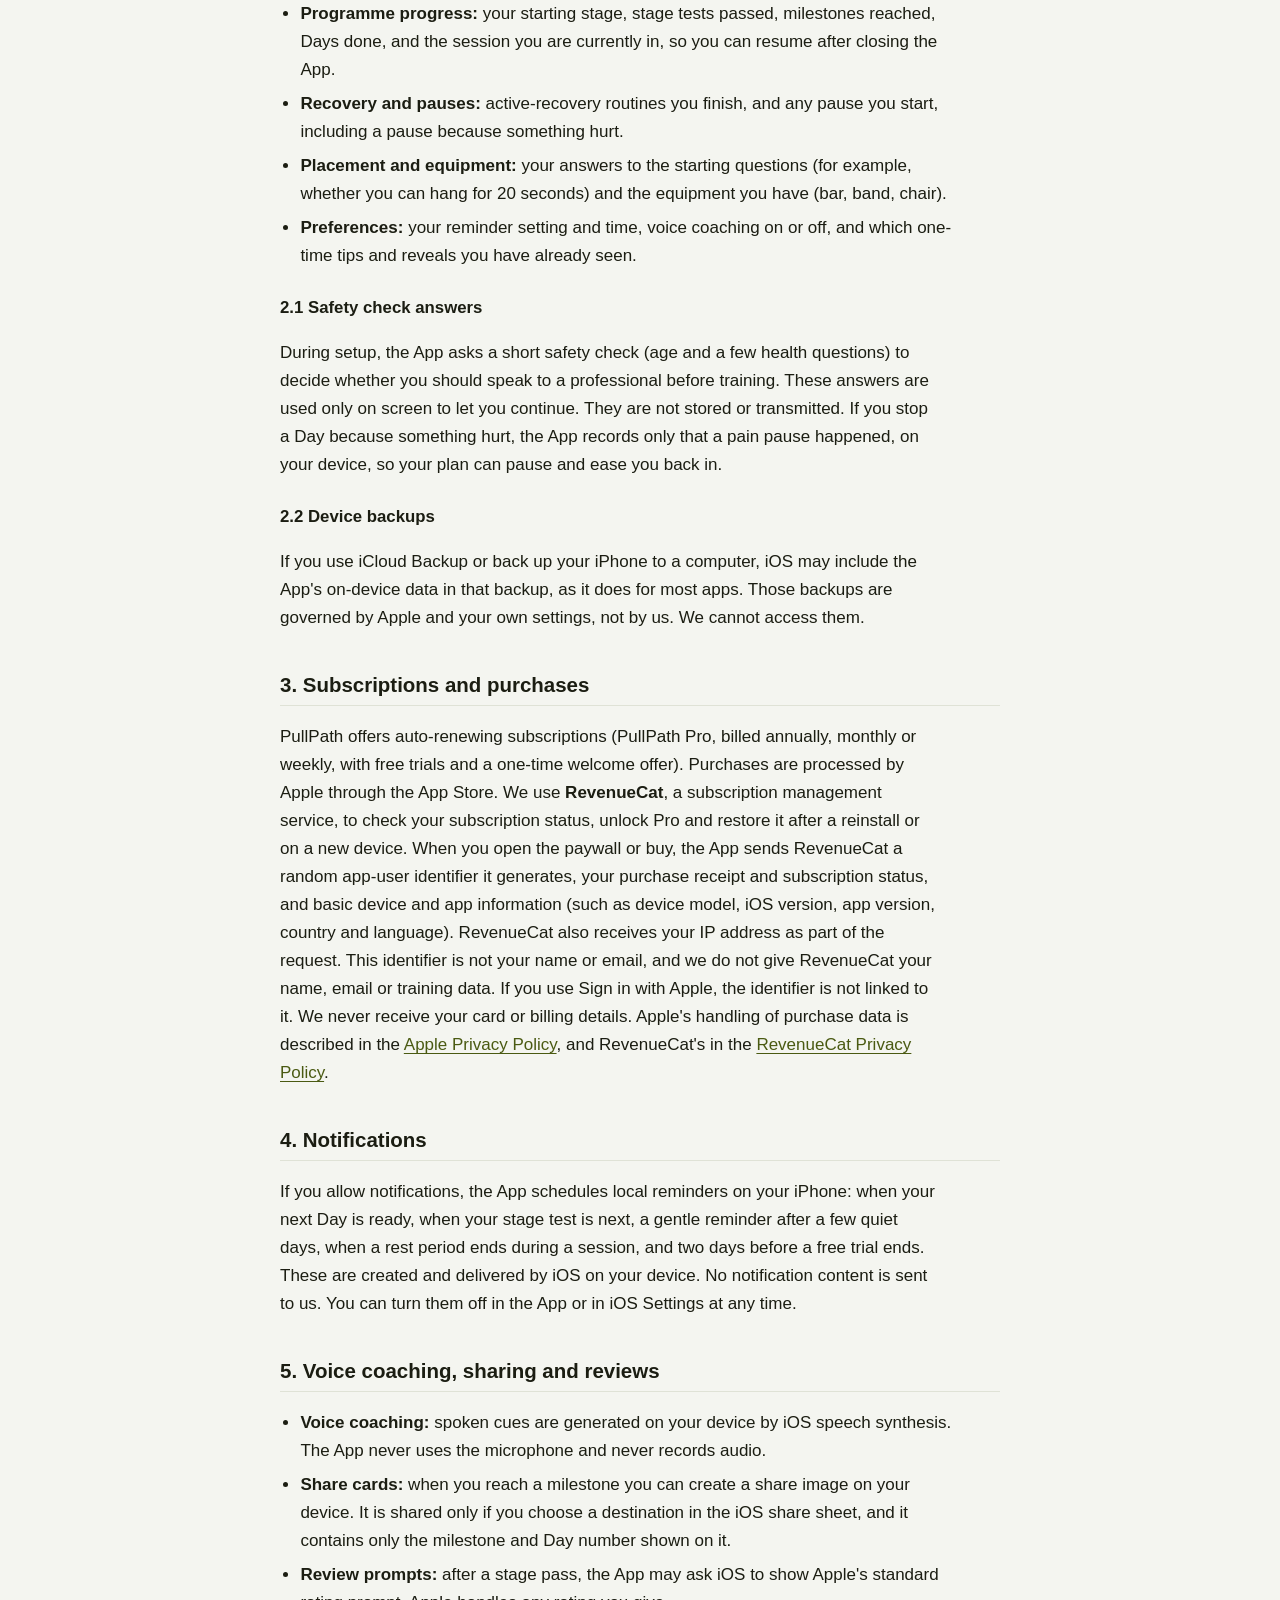
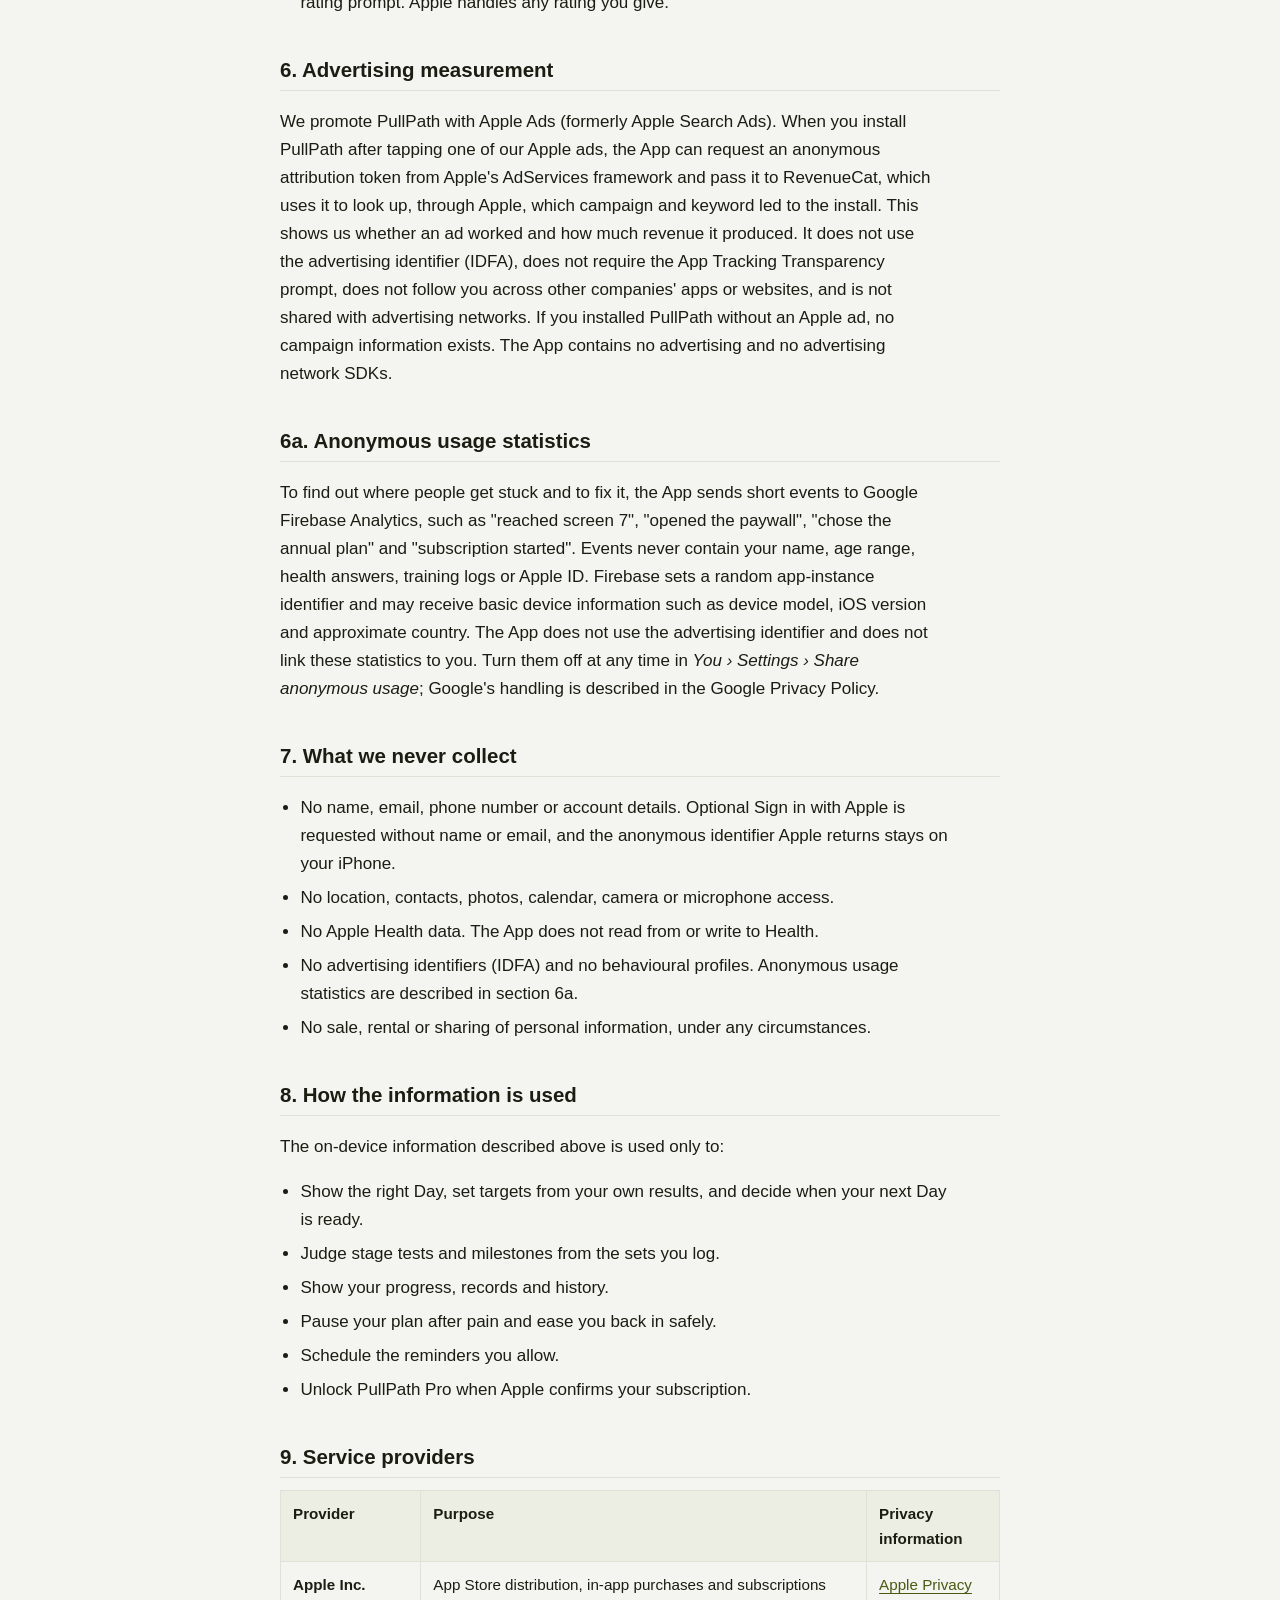
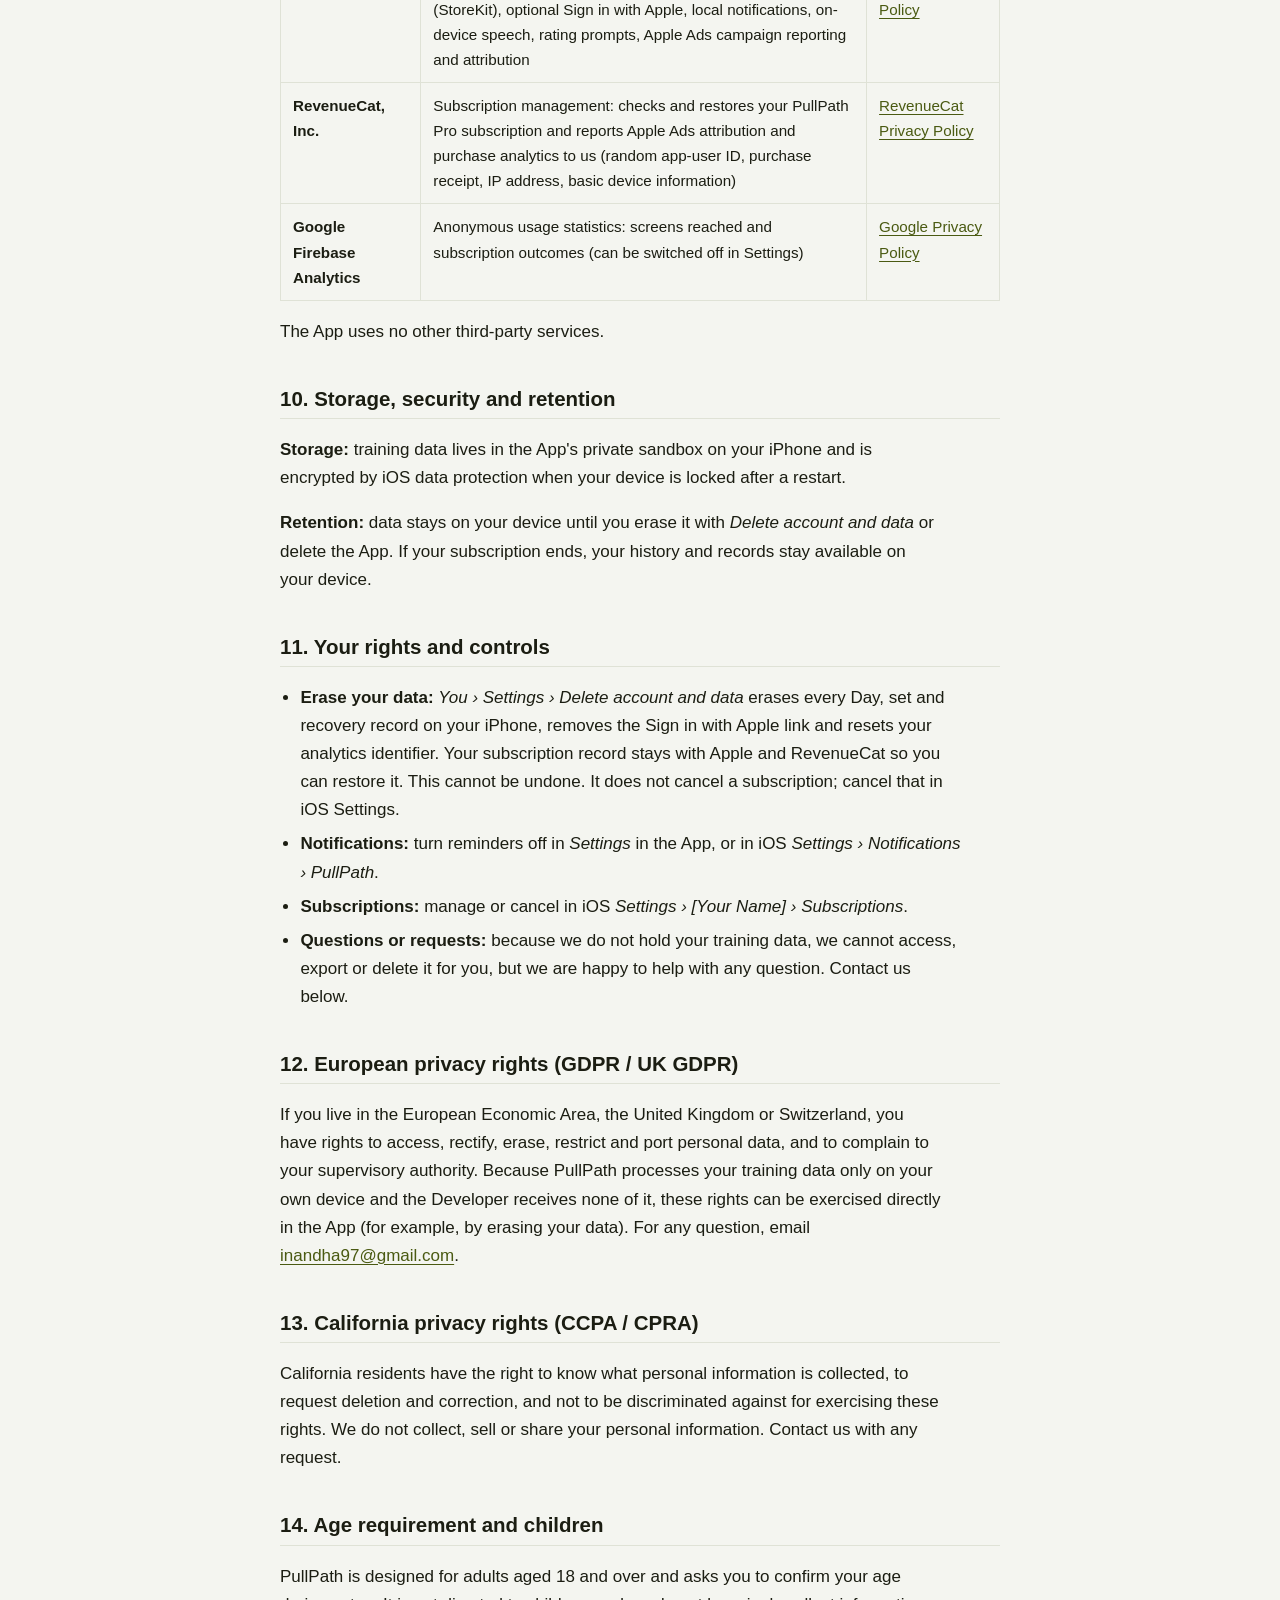
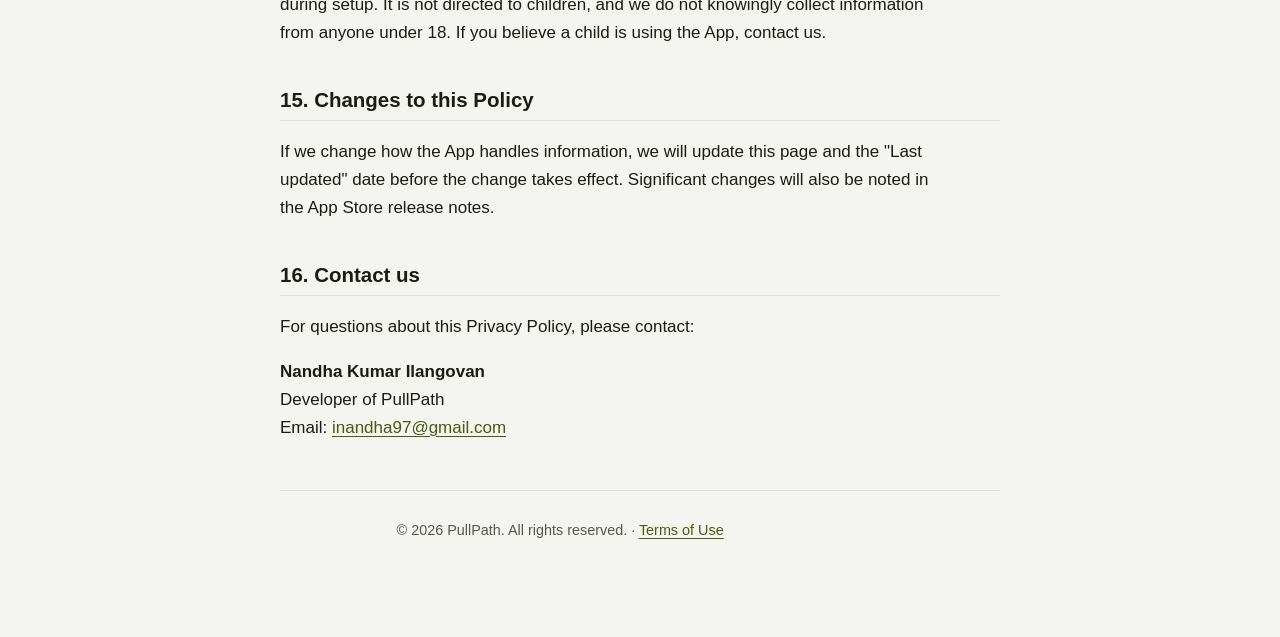
==== commit 3b4dced3: "Privacy policy and terms: RevenueCat, Apple Ads attribution, plans Co-Authored-By: Claude Sonnet 5.5" ====
--- a/index.html
+++ b/index.html
@@ -13,7 +13,7 @@
     <header>
       <p class="brand">PullPath</p>
       <h1>Privacy Policy</h1>
-      <p class="updated">Last updated: October 12, 2026</p>
+      <p class="updated">Last updated: October 13, 2026</p>
       <nav class="top"><a href="terms.html">Read the Terms of Use</a></nav>
     </header>
 
@@ -21,18 +21,18 @@
 
     <p>The App is developed and operated by <strong>Nandha Kumar Ilangovan</strong> ("the Developer"), who is responsible for your information under this Policy.</p>
 
-    <p>PullPath is built so that your training stays yours. The App has no advertising and no cloud backend, and your training stays on your iPhone. The only information that leaves your device is anonymous usage statistics (which screens are reached and whether a subscription starts), sent to Google Firebase Analytics, which you can switch off in <em>You › Settings › Share anonymous usage</em>. In the European Union, the United Kingdom, Switzerland, Norway, Iceland and Liechtenstein it is off until you turn it on. By downloading or using the App, you agree to this Privacy Policy.</p>
+    <p>PullPath is built so that your training stays yours. The App has no advertising and no cloud backend, and your training stays on your iPhone. The only information that leaves your device is (a) anonymous usage statistics (which screens are reached and whether a subscription starts), sent to Google Firebase Analytics, which you can switch off in <em>You › Settings › Share anonymous usage</em>, and (b) a random identifier and your subscription status, handled by our subscription provider RevenueCat so that PullPath Pro can be unlocked and restored (see sections 3 and 6). In the European Union, the United Kingdom, Switzerland, Norway, Iceland and Liechtenstein it is off until you turn it on. By downloading or using the App, you agree to this Privacy Policy.</p>
 
     <div class="card">
       <h2 class="card-title">1. The short version</h2>
       <ul>
         <li><strong>On your iPhone only:</strong> your Days, logged sets, records, recovery sessions, placement answers, equipment and settings are stored on your device. We have no servers that receive them.</li>
         <li><strong>No account needed:</strong> you never have to create an account or give us your name or email. An optional Sign in with Apple, if offered, stores only an anonymous Apple identifier on your iPhone; we ask Apple for no name or email.</li>
-        <li><strong>No tracking:</strong> no IDFA, no App Tracking Transparency prompt, no advertising SDKs, no cross-app tracking. Anonymous usage statistics are collected with Firebase Analytics and can be turned off in Settings.</li>
+        <li><strong>No tracking:</strong> no IDFA, no App Tracking Transparency prompt, no advertising network SDKs, no cross-app tracking. Anonymous usage statistics are collected with Firebase Analytics and can be turned off in Settings.</li>
         <li><strong>Anonymous usage statistics:</strong> screen names and subscription outcomes only, never your name, answers, health answers, training or Apple ID. Firebase assigns a random app-instance ID that is not linked to who you are.</li>
         <li><strong>Payments through Apple:</strong> subscriptions and free trials are handled entirely by Apple through the App Store. We never see your payment details.</li>
         <li><strong>Local reminders:</strong> notifications are scheduled on your device by iOS. We do not run a push notification server.</li>
-        <li><strong>Erase anytime:</strong> <em>You › Settings › Reset programme</em> permanently erases all training data on your iPhone. Deleting the App also removes it.</li>
+        <li><strong>Erase anytime:</strong> <em>You › Settings › Delete account and data</em> permanently erases all training data on your iPhone. Deleting the App also removes it.</li>
       </ul>
     </div>
 
@@ -53,7 +53,7 @@
     <p>If you use iCloud Backup or back up your iPhone to a computer, iOS may include the App's on-device data in that backup, as it does for most apps. Those backups are governed by Apple and your own settings, not by us. We cannot access them.</p>
 
     <h2>3. Subscriptions and purchases</h2>
-    <p>PullPath offers auto-renewing subscriptions (PullPath Pro, annual and weekly) with free trials. Purchases are processed directly by Apple using StoreKit. The App checks your subscription status with Apple on your device to unlock Pro. We do not use a third-party purchase service, and we never receive your name, email, card or billing details. Apple's handling of purchase data is described in the <a href="https://www.apple.com/legal/privacy/" target="_blank" rel="noopener">Apple Privacy Policy</a>.</p>
+    <p>PullPath offers auto-renewing subscriptions (PullPath Pro, billed annually, monthly or weekly, with free trials and a one-time welcome offer). Purchases are processed by Apple through the App Store. We use <strong>RevenueCat</strong>, a subscription management service, to check your subscription status, unlock Pro and restore it after a reinstall or on a new device. When you open the paywall or buy, the App sends RevenueCat a random app-user identifier it generates, your purchase receipt and subscription status, and basic device and app information (such as device model, iOS version, app version, country and language). RevenueCat also receives your IP address as part of the request. This identifier is not your name or email, and we do not give RevenueCat your name, email or training data. If you use Sign in with Apple, the identifier is not linked to it. We never receive your card or billing details. Apple's handling of purchase data is described in the <a href="https://www.apple.com/legal/privacy/" target="_blank" rel="noopener">Apple Privacy Policy</a>, and RevenueCat's in the <a href="https://www.revenuecat.com/privacy/" target="_blank" rel="noopener">RevenueCat Privacy Policy</a>.</p>
 
     <h2>4. Notifications</h2>
     <p>If you allow notifications, the App schedules local reminders on your iPhone: when your next Day is ready, when your stage test is next, a gentle reminder after a few quiet days, when a rest period ends during a session, and two days before a free trial ends. These are created and delivered by iOS on your device. No notification content is sent to us. You can turn them off in the App or in iOS Settings at any time.</p>
@@ -66,7 +66,7 @@
     </ul>
 
     <h2>6. Advertising measurement</h2>
-    <p>We promote PullPath with Apple Search Ads. Campaign results (such as installs from a keyword) are reported to us by Apple in aggregate through Apple's own advertising tools. The App itself does not include any advertising or attribution SDK, does not request the IDFA, and does not track you across apps or websites. If we add a privacy-preserving attribution method in the future, we will update this Policy before it ships.</p>
+    <p>We promote PullPath with Apple Ads (formerly Apple Search Ads). When you install PullPath after tapping one of our Apple ads, the App can request an anonymous attribution token from Apple's AdServices framework and pass it to RevenueCat, which uses it to look up, through Apple, which campaign and keyword led to the install. This shows us whether an ad worked and how much revenue it produced. It does not use the advertising identifier (IDFA), does not require the App Tracking Transparency prompt, does not follow you across other companies' apps or websites, and is not shared with advertising networks. If you installed PullPath without an Apple ad, no campaign information exists. The App contains no advertising and no advertising network SDKs.</p>
 
     <h2>6a. Anonymous usage statistics</h2>
     <p>To find out where people get stuck and to fix it, the App sends short events to Google Firebase Analytics, such as "reached screen 7", "opened the paywall", "chose the annual plan" and "subscription started". Events never contain your name, age range, health answers, training logs or Apple ID. Firebase sets a random app-instance identifier and may receive basic device information such as device model, iOS version and approximate country. The App does not use the advertising identifier and does not link these statistics to you. Turn them off at any time in <em>You › Settings › Share anonymous usage</em>; Google's handling is described in the Google Privacy Policy.</p>
@@ -103,8 +103,13 @@
       <tbody>
         <tr>
           <td><strong>Apple Inc.</strong></td>
-          <td>App Store distribution, in-app purchases and subscriptions (StoreKit), optional Sign in with Apple, local notifications, on-device speech, rating prompts, Apple Search Ads campaign reporting</td>
+          <td>App Store distribution, in-app purchases and subscriptions (StoreKit), optional Sign in with Apple, local notifications, on-device speech, rating prompts, Apple Ads campaign reporting and attribution</td>
           <td><a href="https://www.apple.com/legal/privacy/" target="_blank" rel="noopener">Apple Privacy Policy</a></td>
+        </tr>
+        <tr>
+          <td><strong>RevenueCat, Inc.</strong></td>
+          <td>Subscription management: checks and restores your PullPath Pro subscription and reports Apple Ads attribution and purchase analytics to us (random app-user ID, purchase receipt, IP address, basic device information)</td>
+          <td><a href="https://www.revenuecat.com/privacy/" target="_blank" rel="noopener">RevenueCat Privacy Policy</a></td>
         </tr>
         <tr>
           <td><strong>Google Firebase Analytics</strong></td>
@@ -117,11 +122,11 @@
 
     <h2>10. Storage, security and retention</h2>
     <p><strong>Storage:</strong> training data lives in the App's private sandbox on your iPhone and is encrypted by iOS data protection when your device is locked after a restart.</p>
-    <p><strong>Retention:</strong> data stays on your device until you erase it with <em>Reset programme</em> or delete the App. If your subscription ends, your history and records stay available on your device.</p>
+    <p><strong>Retention:</strong> data stays on your device until you erase it with <em>Delete account and data</em> or delete the App. If your subscription ends, your history and records stay available on your device.</p>
 
     <h2>11. Your rights and controls</h2>
     <ul>
-      <li><strong>Erase your data:</strong> <em>You › Settings › Reset programme</em> erases every Day, set and recovery record on your iPhone. This cannot be undone.</li>
+      <li><strong>Erase your data:</strong> <em>You › Settings › Delete account and data</em> erases every Day, set and recovery record on your iPhone, removes the Sign in with Apple link and resets your analytics identifier. Your subscription record stays with Apple and RevenueCat so you can restore it. This cannot be undone. It does not cancel a subscription; cancel that in iOS Settings.</li>
       <li><strong>Notifications:</strong> turn reminders off in <em>Settings</em> in the App, or in iOS <em>Settings › Notifications › PullPath</em>.</li>
       <li><strong>Subscriptions:</strong> manage or cancel in iOS <em>Settings › [Your Name] › Subscriptions</em>.</li>
       <li><strong>Questions or requests:</strong> because we do not hold your training data, we cannot access, export or delete it for you, but we are happy to help with any question. Contact us below.</li>
